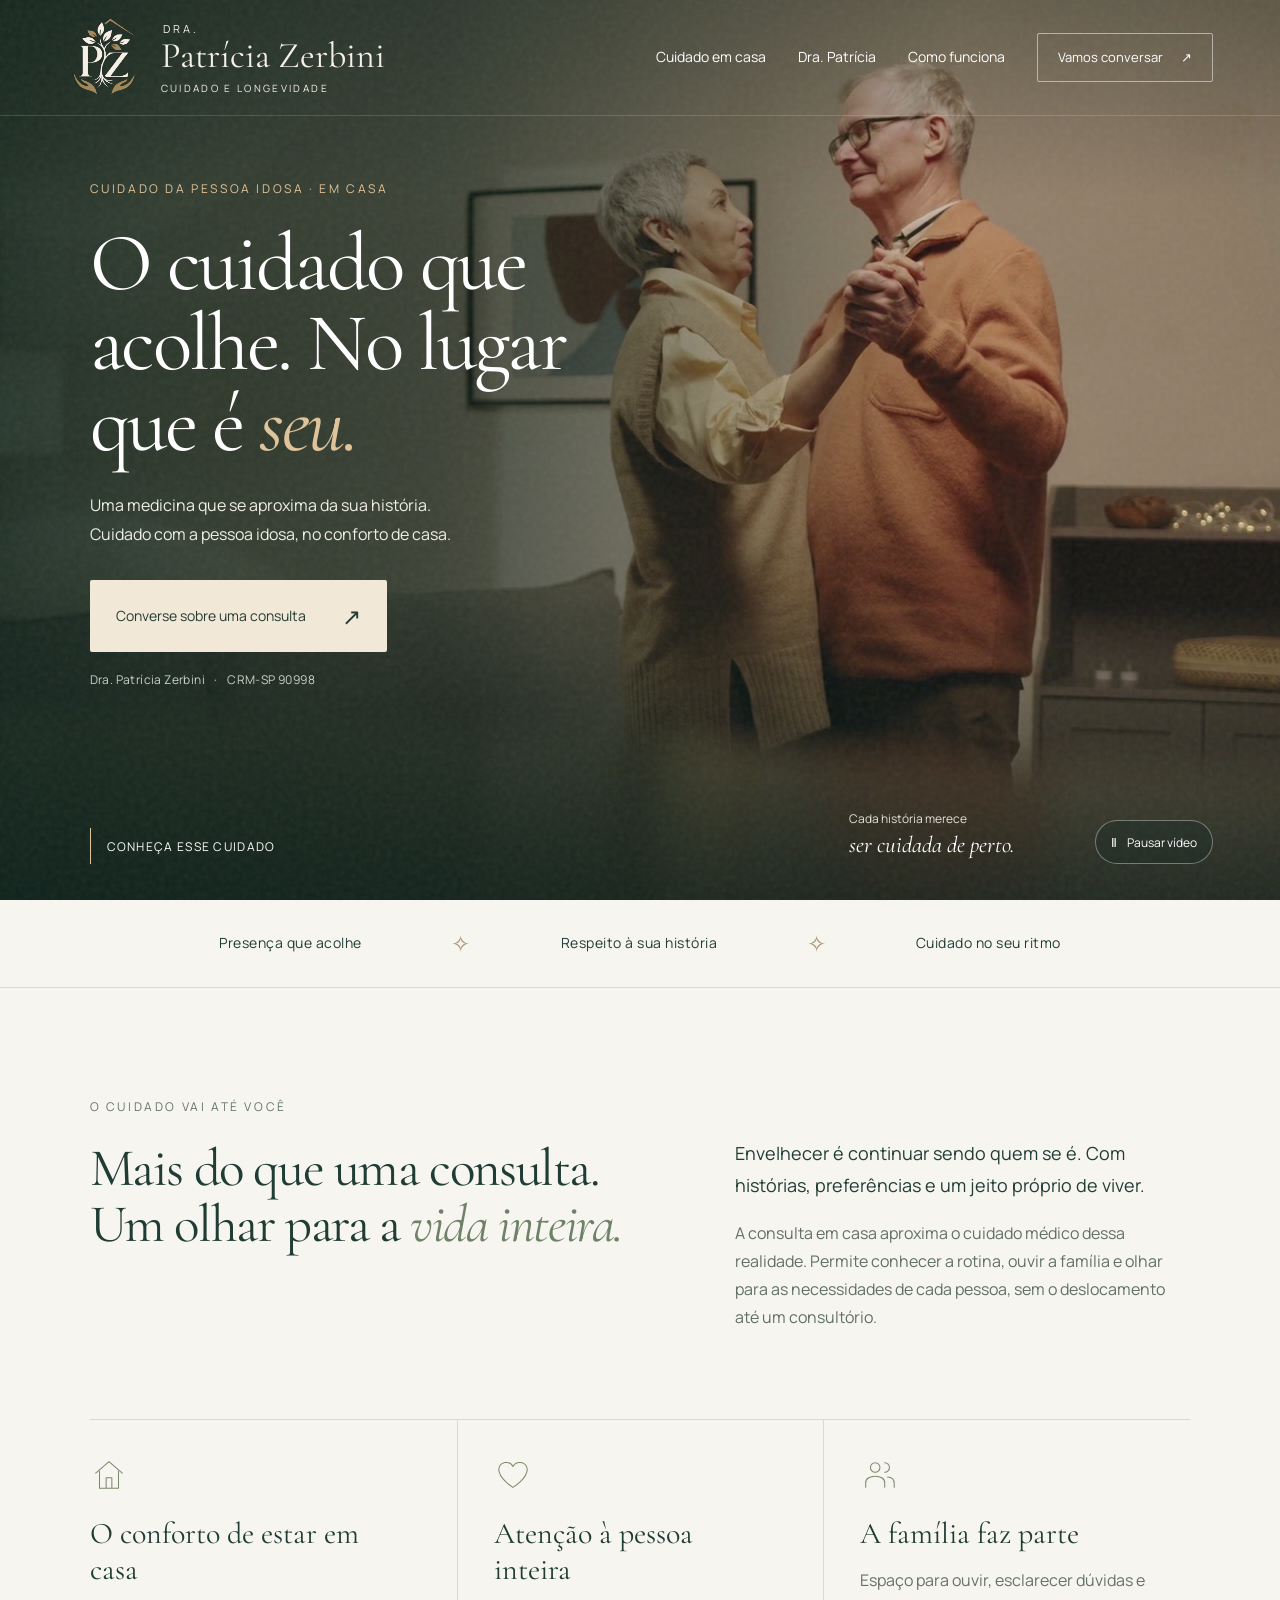
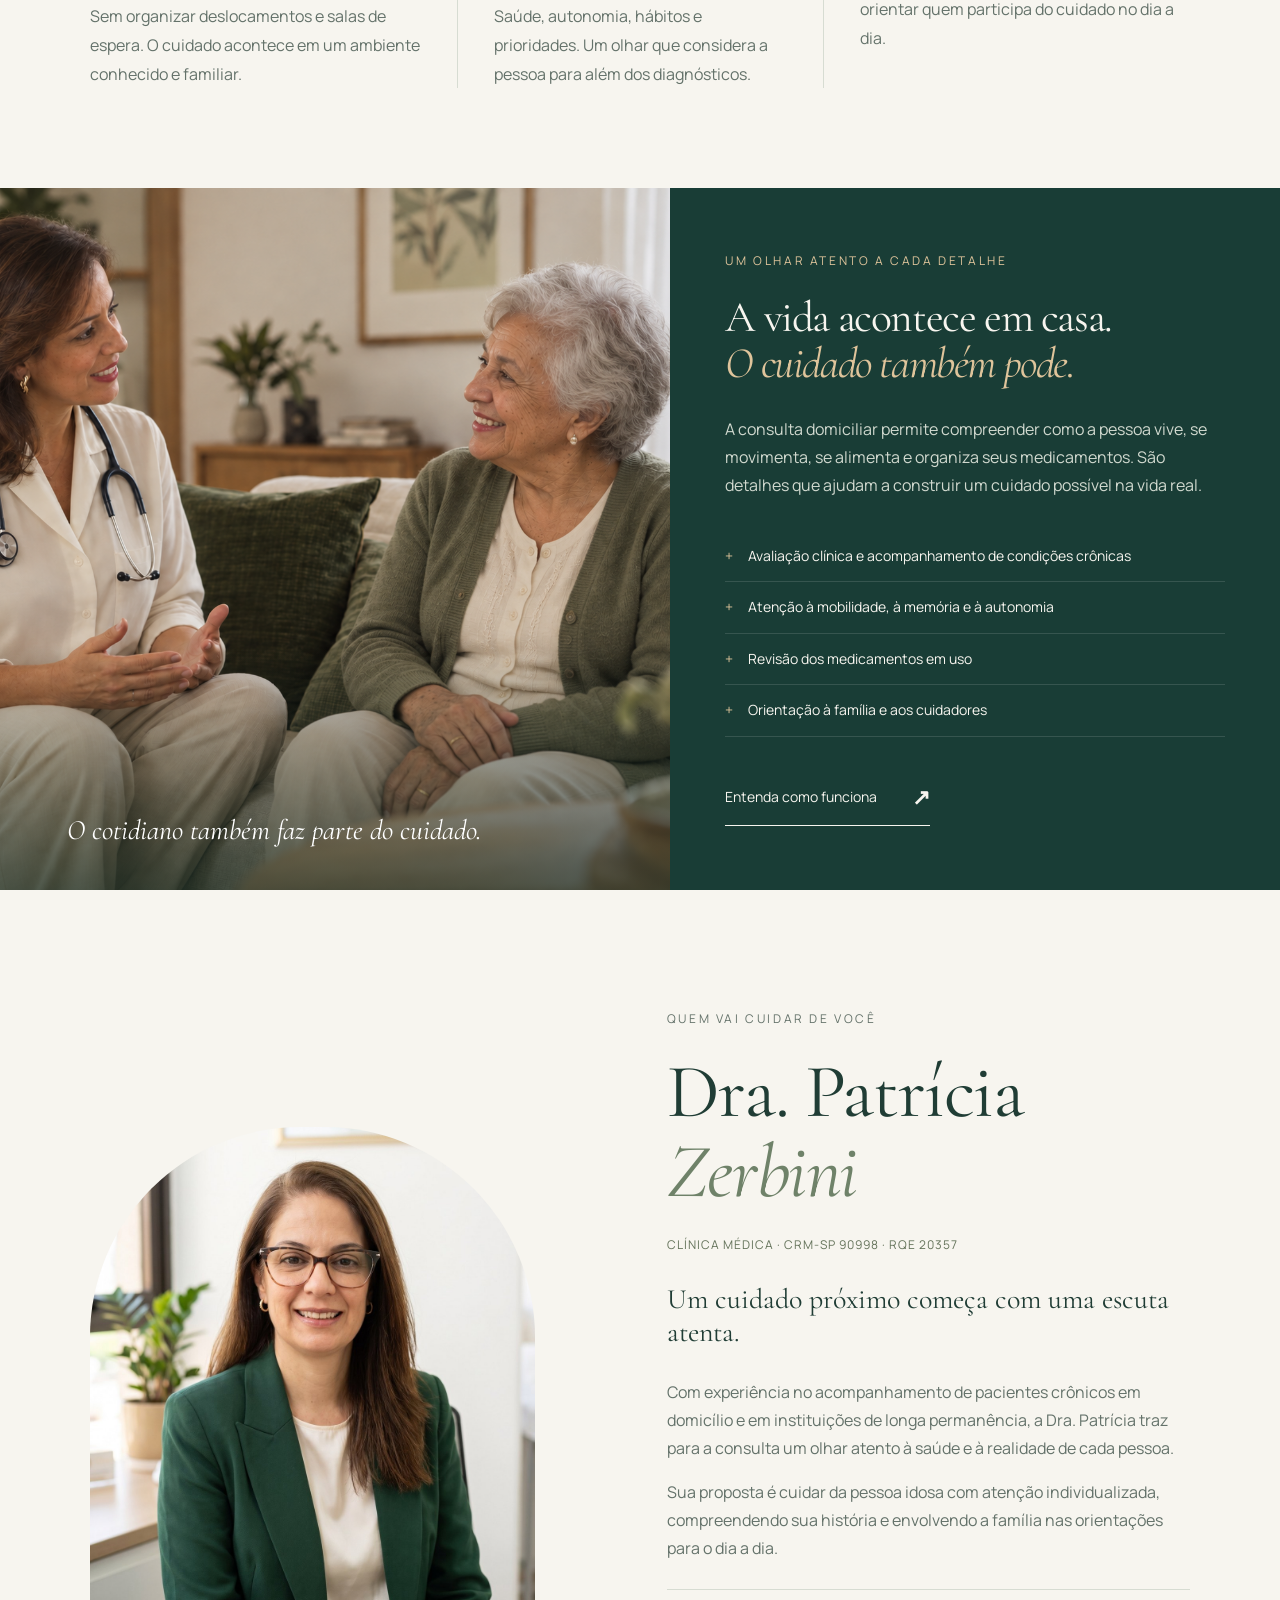
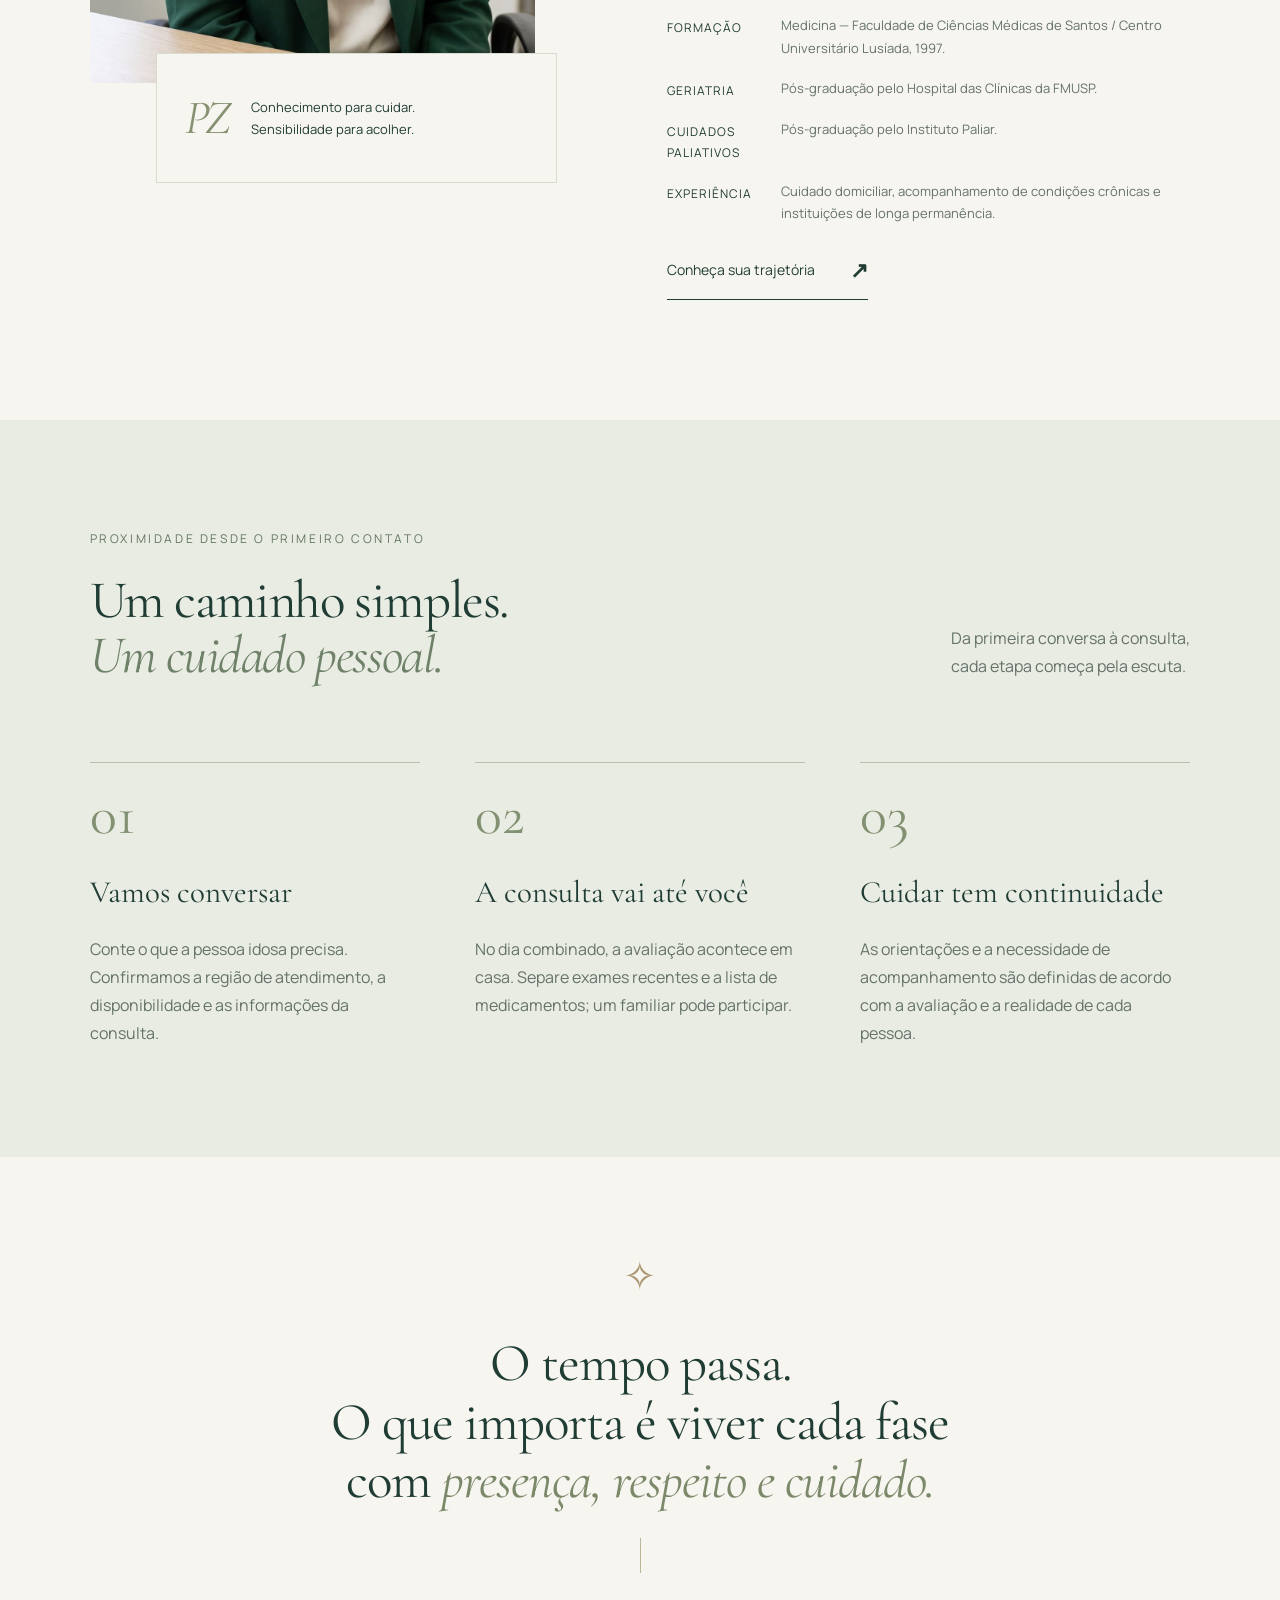
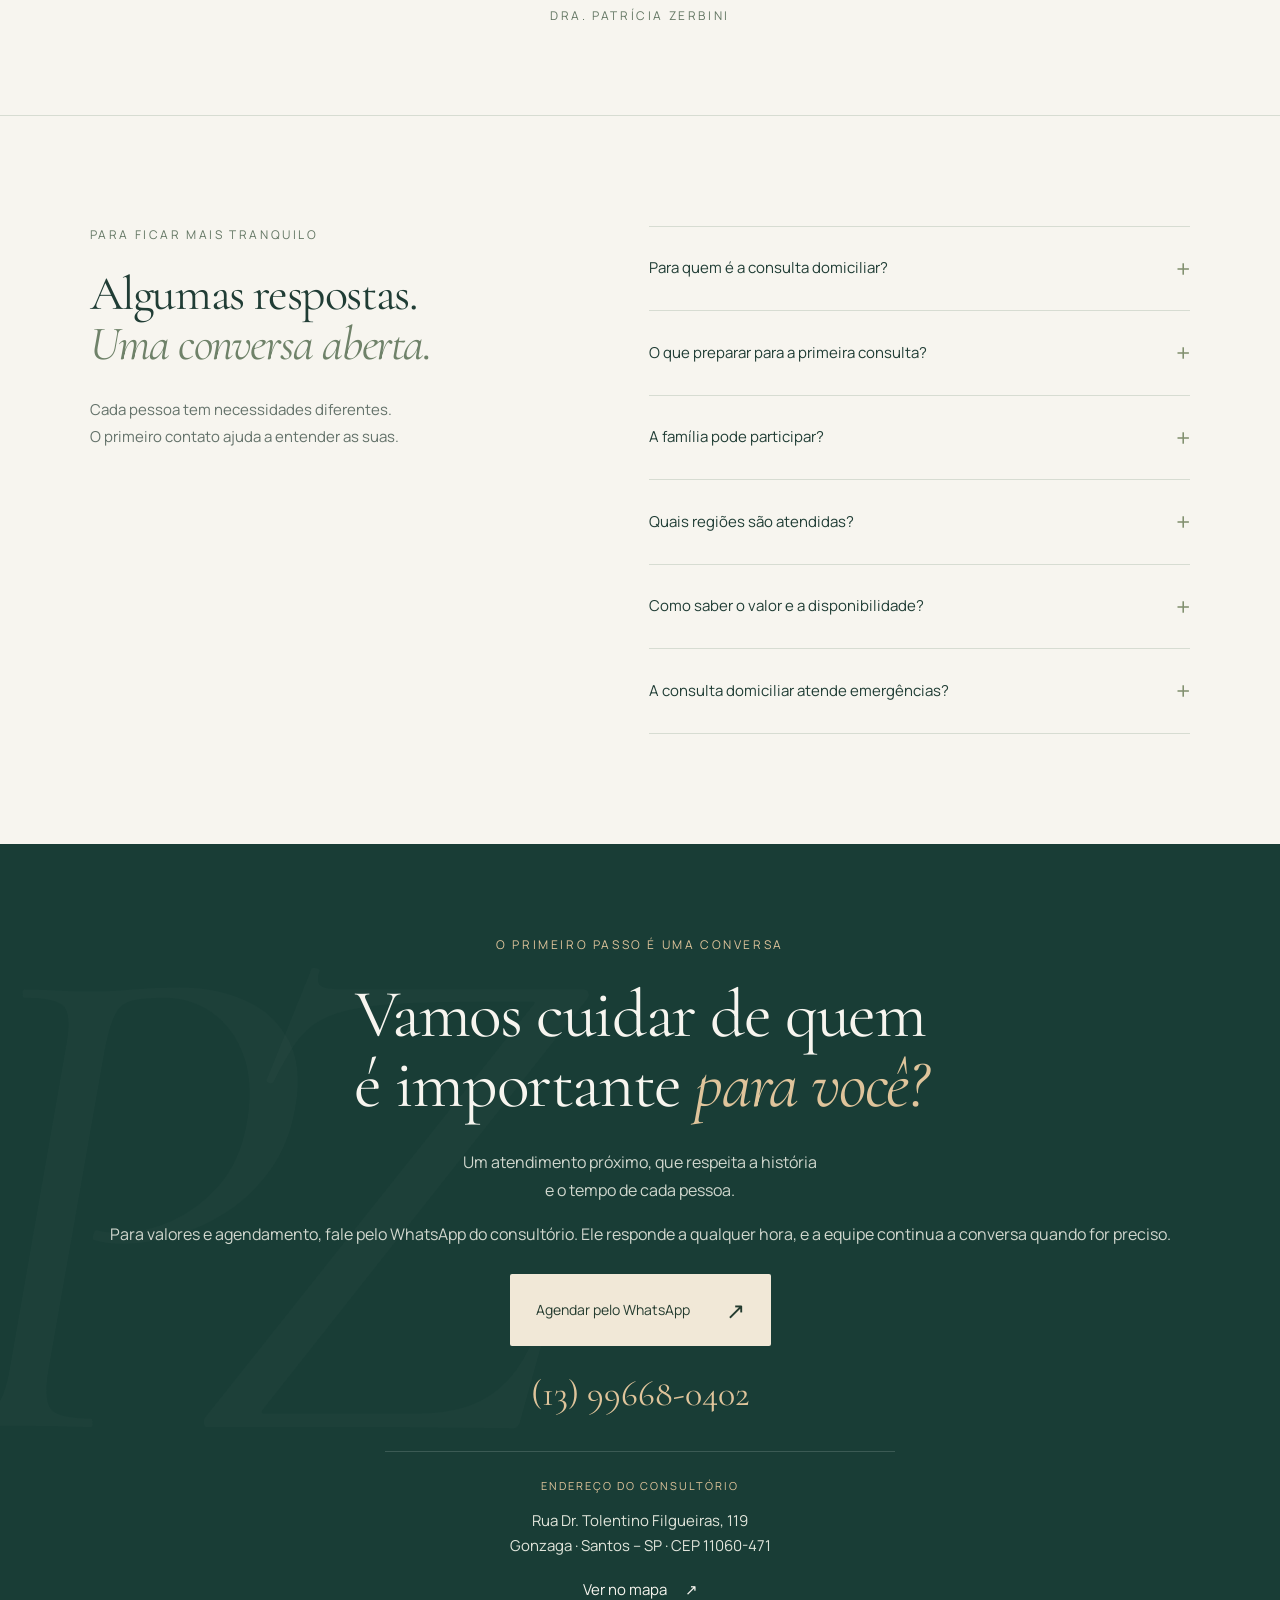
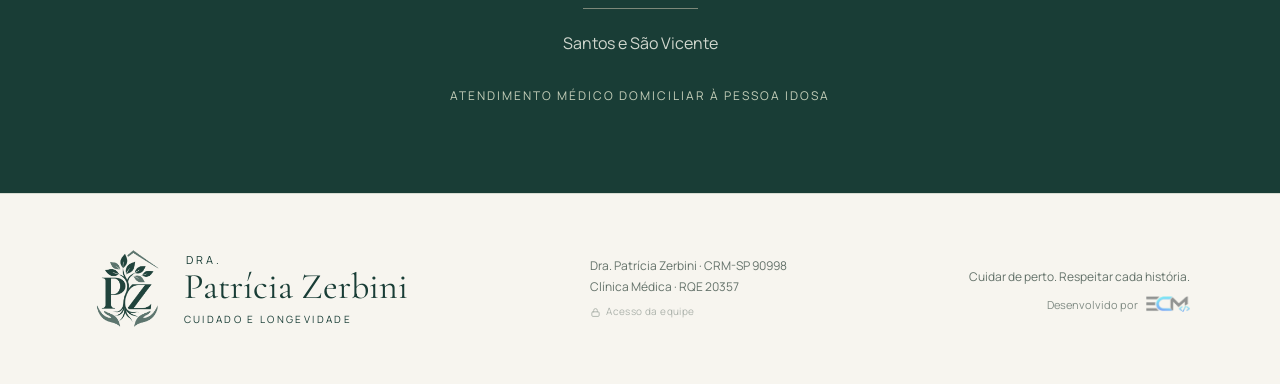
==== index.html @ 63c754c7 "Atualizacao do site 27/09/2026" ====
<!doctype html>
<html lang="pt-BR">
<head>
<meta charset="UTF-8"><meta name="viewport" content="width=device-width, initial-scale=1">
<meta name="google-site-verification" content="bQEb2R4WWOotAtdZYMD9TuKSG2WHA1qg-_XSaW5N_3U">
<meta name="theme-color" content="#193d36">
<title>Dra. Patrícia Zerbini | Cuidado da pessoa idosa em casa</title>
<meta name="description" content="Cuidado médico da pessoa idosa no conforto de casa. Conheça a proposta de atendimento domiciliar da Dra. Patrícia Zerbini, CRM-SP 90998.">
<link rel="icon" type="image/svg+xml" href="data:image/svg+xml,%3Csvg xmlns='http://www.w3.org/2000/svg' viewBox='0 0 64 64'%3E%3Crect width='64' height='64' rx='32' fill='%23193d36'/%3E%3Ctext x='32' y='43' text-anchor='middle' fill='%23e3ca9e' font-family='Georgia' font-size='34'%3EPZ%3C/text%3E%3C/svg%3E">
<link rel="stylesheet" href="styles.css?v=20260924">
</head>
<body>
<a class="skip" href="#conteudo">Pular para o conteúdo</a>
<header class="header" id="header">
<a class="brand brand-approved" href="#inicio" aria-label="Dra. Patrícia Zerbini — início"><img class="brand-emblem" src="assets/logo-patricia-marfim-dourado.png" alt="" width="1122" height="1402"><span class="brand-wordmark"><span class="brand-doctor">DRA.</span><span class="brand-fullname">Patrícia Zerbini</span><span class="brand-tagline">CUIDADO E LONGEVIDADE</span></span></a>
<button class="menu-toggle" aria-label="Abrir menu" aria-expanded="false" aria-controls="navigation"><span></span><span></span></button>
<nav id="navigation" aria-label="Navegação principal"><a href="#cuidado">Cuidado em casa</a><a href="#patricia">Dra. Patrícia</a><a href="#como-funciona">Como funciona</a><a class="nav-contact" href="#contato">Vamos conversar <span aria-hidden="true">↗</span></a></nav>
</header>
<main id="conteudo">
<section class="hero" id="inicio" aria-labelledby="hero-title">
<div class="hero-media"><video id="hero-video" autoplay muted loop playsinline preload="metadata" poster="assets/hero-danca-poster.jpg" aria-hidden="true"><source src="assets/hero-danca.mp4" type="video/mp4"></video></div>
<div class="hero-shade"></div><div class="hero-grain"></div>
<div class="hero-content"><p class="eyebrow light">CUIDADO DA PESSOA IDOSA · EM CASA</p><h1 id="hero-title">O cuidado que<br>acolhe. No lugar<br>que é <em>seu.</em></h1><p class="hero-description">Uma medicina que se aproxima da sua história.<br> Cuidado com a pessoa idosa, no conforto de casa.</p><a class="button button-cream" href="#contato">Converse sobre uma consulta <span aria-hidden="true">↗</span></a><p class="hero-signature">Dra. Patrícia Zerbini <span>·</span> CRM-SP 90998</p></div>
<div class="hero-bottom"><a href="#cuidado" class="discover"><span class="scroll-line"></span> CONHEÇA ESSE CUIDADO</a><p>Cada história merece<br><em>ser cuidada de perto.</em></p><button id="video-toggle" class="video-control" aria-label="Pausar vídeo de fundo"><span id="video-icon" aria-hidden="true">Ⅱ</span><span id="video-label">Pausar vídeo</span></button></div>
</section>
<div class="values-strip"><span>Presença que acolhe</span><i aria-hidden="true">✧</i><span>Respeito à sua história</span><i aria-hidden="true">✧</i><span>Cuidado no seu ritmo</span></div>
<section class="intro section" id="cuidado"><div><p class="eyebrow">O CUIDADO VAI ATÉ VOCÊ</p><h2>Mais do que uma consulta.<br>Um olhar para a <em>vida inteira.</em></h2></div><div class="intro-text"><p>Envelhecer é continuar sendo quem se é. Com histórias, preferências e um jeito próprio de viver.</p><p>A consulta em casa aproxima o cuidado médico dessa realidade. Permite conhecer a rotina, ouvir a família e olhar para as necessidades de cada pessoa, sem o deslocamento até um consultório.</p></div></section>
<section class="benefits section" aria-label="Benefícios do cuidado domiciliar">
<article><span class="line-icon" aria-hidden="true"><svg viewBox="0 0 40 40"><path d="M6 18 20 6l14 12M10 16v18h20V16M17 34V23h6v11"/></svg></span><h3>O conforto de estar em casa</h3><p>Sem organizar deslocamentos e salas de espera. O cuidado acontece em um ambiente conhecido e familiar.</p></article>
<article><span class="line-icon" aria-hidden="true"><svg viewBox="0 0 40 40"><path d="M20 33S5 24 5 14a8 8 0 0 1 15-3 8 8 0 0 1 15 3c0 10-15 19-15 19Z"/></svg></span><h3>Atenção à pessoa inteira</h3><p>Saúde, autonomia, hábitos e prioridades. Um olhar que considera a pessoa para além dos diagnósticos.</p></article>
<article><span class="line-icon" aria-hidden="true"><svg viewBox="0 0 40 40"><circle cx="16" cy="12" r="5"/><path d="M6 33v-5c0-9 20-9 20 0v5M26 7a5 5 0 0 1 0 10M29 22c5 0 7 3 7 7v4"/></svg></span><h3>A família faz parte</h3><p>Espaço para ouvir, esclarecer dúvidas e orientar quem participa do cuidado no dia a dia.</p></article>
</section>
<section class="care-panel">
<div class="care-photo"><img src="assets/patricia-consulta-senhora.png" alt="Cena ilustrativa da Dra. Patrícia conversando com uma senhora em casa" width="1436" height="1095" loading="lazy"><span class="photo-note">O cotidiano também faz parte do cuidado.</span></div>
<div class="care-copy"><p class="eyebrow light">UM OLHAR ATENTO A CADA DETALHE</p><h2>A vida acontece em casa.<br><em>O cuidado também pode.</em></h2><p>A consulta domiciliar permite compreender como a pessoa vive, se movimenta, se alimenta e organiza seus medicamentos. São detalhes que ajudam a construir um cuidado possível na vida real.</p><ul class="care-list"><li>Avaliação clínica e acompanhamento de condições crônicas</li><li>Atenção à mobilidade, à memória e à autonomia</li><li>Revisão dos medicamentos em uso</li><li>Orientação à família e aos cuidadores</li></ul><a class="text-link" href="#como-funciona">Entenda como funciona <span aria-hidden="true">↗</span></a></div>
</section>
<section class="about section" id="patricia">
<div class="portrait-column"><div class="portrait"><img src="assets/dra-patricia-retrato-2026.jpg" alt="Dra. Patrícia Zerbini" width="1120" height="1400" loading="lazy"></div><div class="portrait-caption"><span>PZ</span><p>Conhecimento para cuidar.<br>Sensibilidade para acolher.</p></div></div>
<div class="about-copy"><p class="eyebrow">QUEM VAI CUIDAR DE VOCÊ</p><h2>Dra. Patrícia<br><em>Zerbini</em></h2><p class="doctor-register">CLÍNICA MÉDICA · CRM-SP 90998 · RQE 20357</p><p class="lead">Um cuidado próximo começa com uma escuta atenta.</p><p>Com experiência no acompanhamento de pacientes crônicos em domicílio e em instituições de longa permanência, a Dra. Patrícia traz para a consulta um olhar atento à saúde e à realidade de cada pessoa.</p><p>Sua proposta é cuidar da pessoa idosa com atenção individualizada, compreendendo sua história e envolvendo a família nas orientações para o dia a dia.</p><div class="credentials"><div><span>FORMAÇÃO</span><p>Medicina — Faculdade de Ciências Médicas de Santos / Centro Universitário Lusíada, 1997.</p></div><div><span>GERIATRIA</span><p>Pós-graduação pelo Hospital das Clínicas da FMUSP.</p></div><div><span>CUIDADOS PALIATIVOS</span><p>Pós-graduação pelo Instituto Paliar.</p></div><div><span>EXPERIÊNCIA</span><p>Cuidado domiciliar, acompanhamento de condições crônicas e instituições de longa permanência.</p></div></div><a class="text-link" href="https://www.linkedin.com/in/patricia-zerbini-33abb6142/" target="_blank" rel="noopener noreferrer">Conheça sua trajetória <span aria-hidden="true">↗</span></a></div>
</section>
<section class="steps-section" id="como-funciona"><div class="section"><div class="steps-heading"><div><p class="eyebrow">PROXIMIDADE DESDE O PRIMEIRO CONTATO</p><h2>Um caminho simples.<br><em>Um cuidado pessoal.</em></h2></div><p>Da primeira conversa à consulta,<br>cada etapa começa pela escuta.</p></div><ol class="steps"><li><span class="step-number">01</span><h3>Vamos conversar</h3><p>Conte o que a pessoa idosa precisa. Confirmamos a região de atendimento, a disponibilidade e as informações da consulta.</p></li><li><span class="step-number">02</span><h3>A consulta vai até você</h3><p>No dia combinado, a avaliação acontece em casa. Separe exames recentes e a lista de medicamentos; um familiar pode participar.</p></li><li><span class="step-number">03</span><h3>Cuidar tem continuidade</h3><p>As orientações e a necessidade de acompanhamento são definidas de acordo com a avaliação e a realidade de cada pessoa.</p></li></ol></div></section>
<section class="manifesto section"><span class="manifesto-star" aria-hidden="true">✧</span><p>O tempo passa.<br>O que importa é viver cada fase<br>com <em>presença, respeito e cuidado.</em></p><span class="manifesto-line"></span><span class="eyebrow">DRA. PATRÍCIA ZERBINI</span></section>
<section class="faq section" id="duvidas"><div><p class="eyebrow">PARA FICAR MAIS TRANQUILO</p><h2>Algumas respostas.<br><em>Uma conversa aberta.</em></h2><p>Cada pessoa tem necessidades diferentes.<br>O primeiro contato ajuda a entender as suas.</p></div><div class="faq-list"><details><summary>Para quem é a consulta domiciliar?<span aria-hidden="true">+</span></summary><p>Para pessoas idosas que desejam receber cuidado médico em casa, inclusive quando o deslocamento é difícil ou a família busca uma avaliação mais próxima da rotina. A adequação do atendimento é conversada antes do agendamento.</p></details><details><summary>O que preparar para a primeira consulta?<span aria-hidden="true">+</span></summary><p>Separe exames recentes, receitas e a lista dos medicamentos em uso. Anote as principais dúvidas e mudanças percebidas na rotina. Se possível e com a concordância da pessoa atendida, um familiar ou cuidador pode acompanhar.</p></details><details><summary>A família pode participar?<span aria-hidden="true">+</span></summary><p>Sim. A participação de familiares e cuidadores pode ajudar a compreender a rotina e as necessidades, sempre respeitando a vontade, a privacidade e a autonomia da pessoa atendida.</p></details><details><summary>Quais regiões são atendidas?<span aria-hidden="true">+</span></summary><p id="region-answer">Atendimento em Santos e São Vicente. Em outras cidades a visita também é possível, com acréscimo no valor. Consulte a disponibilidade para o seu endereço antes de agendar.</p></details><details><summary>Como saber o valor e a disponibilidade?<span aria-hidden="true">+</span></summary><p>Pelo WhatsApp do consultório, (13) 99668-0402, você vê os valores e pede o agendamento a qualquer hora. Se precisar, é só pedir para falar com a equipe na mesma conversa. Formas de pagamento e horários são confirmados antes da consulta.</p></details><details><summary>A consulta domiciliar atende emergências?<span aria-hidden="true">+</span></summary><p>Não. A consulta domiciliar é um atendimento programado. Em uma emergência, procure o serviço de urgência da sua região ou ligue para o SAMU, pelo 192.</p></details></div></section>
<section class="contact" id="contato"><div class="contact-watermark" aria-hidden="true">PZ</div><div class="contact-content"><p class="eyebrow light">O PRIMEIRO PASSO É UMA CONVERSA</p><h2>Vamos cuidar de quem<br>é importante <em>para você?</em></h2><p>Um atendimento próximo, que respeita a história<br> e o tempo de cada pessoa.</p><p class="contact-guidance">Para valores e agendamento, fale pelo WhatsApp do consultório. Ele responde a qualquer hora, e a equipe continua a conversa quando for preciso.</p><div class="contact-actions"><a class="button button-cream" id="schedule-link" href="https://wa.me/5513996680402?text=Ol%C3%A1%21%20Gostaria%20de%20informa%C3%A7%C3%B5es%20sobre%20uma%20consulta%20com%20a%20Dra.%20Patr%C3%ADcia%20Zerbini." target="_blank" rel="noopener noreferrer">Agendar pelo WhatsApp <span aria-hidden="true">↗</span></a></div><a class="contact-phone" id="contact-phone" href="https://wa.me/5513996680402" target="_blank" rel="noopener noreferrer">(13) 99668-0402</a><address class="office-address"><span class="office-label">ENDEREÇO DO CONSULTÓRIO</span><span>Rua Dr. Tolentino Filgueiras, 119<br>Gonzaga · Santos – SP · CEP 11060-471</span><a class="office-map" href="https://www.google.com/maps/search/?api=1&amp;query=Rua%20Dr.%20Tolentino%20Filgueiras%2C%20119%2C%20Gonzaga%2C%20Santos%20SP%2C%2011060-471" target="_blank" rel="noopener noreferrer">Ver no mapa <span aria-hidden="true">↗</span></a></address><p class="contact-region" id="contact-region" hidden></p><span class="contact-caption">ATENDIMENTO MÉDICO DOMICILIAR À PESSOA IDOSA</span></div></section>
</main>
<footer class="footer"><a class="brand brand-approved" href="#inicio" aria-label="Dra. Patrícia Zerbini — voltar ao início"><span class="brand-emblem" aria-hidden="true"></span><span class="brand-wordmark"><span class="brand-doctor">DRA.</span><span class="brand-fullname">Patrícia Zerbini</span><span class="brand-tagline">CUIDADO E LONGEVIDADE</span></span></a><div class="footer-id"><p>Dra. Patrícia Zerbini · CRM-SP 90998<br>Clínica Médica · RQE 20357</p><a class="equipe" href="https://drapatriciazerbini.com.br/sistema-consultorio/" rel="nofollow" aria-label="Acesso da equipe ao sistema do consultório"><svg width="11" height="11" viewBox="0 0 24 24" fill="none" stroke="currentColor" stroke-width="2" stroke-linecap="round" stroke-linejoin="round" aria-hidden="true"><rect x="4" y="10.5" width="16" height="10" rx="2.5"/><path d="M8 10.5V7.5a4 4 0 0 1 8 0v3"/></svg>Acesso da equipe</a></div><p class="footer-closing">Cuidar de perto. Respeitar cada história.<span class="autoria"><span>Desenvolvido por</span><a href="mailto:eduaoe@gmail.com?subject=Site%20da%20Dra.%20Patr%C3%ADcia%20Zerbini" aria-label="Eduardo Chaves Marques, desenvolvedor do site"><img src="assets/logo-ecm.png" alt="ECM - Eduardo Chaves Marques, desenvolvedor" width="44" height="16"></a></span></p></footer>
<script src="site-config.js?v=20260924"></script><script src="script.js?v=20260924"></script>
</body></html>
---- styles.css ----
@font-face{font-family:Manrope;src:url('assets/manrope.ttf') format('truetype');font-weight:200 800;font-display:swap}@font-face{font-family:Editorial;src:url('assets/cormorant.ttf') format('truetype');font-weight:300 700;font-display:swap}@font-face{font-family:Editorial;src:url('assets/cormorant-italic.ttf') format('truetype');font-weight:300 700;font-style:italic;font-display:swap}
:root{--green:#193d36;--ink:#203d35;--paper:#f7f5ef;--gold:#dfc49b;--muted:#64726a;--line:#d7dcd2;--serif:Editorial,Georgia,serif;--sans:Manrope,Arial,sans-serif}*{box-sizing:border-box}html{scroll-behavior:smooth;scroll-padding-top:100px}body{margin:0;background:var(--paper);color:var(--ink);font-family:var(--sans);font-size:16px;line-height:1.75}a{color:inherit;text-decoration:none}button{font:inherit;cursor:pointer}button,a{-webkit-tap-highlight-color:transparent}button:focus-visible,a:focus-visible,summary:focus-visible{outline:3px solid #b29058;outline-offset:6px}::selection{background:var(--gold);color:var(--green)}.skip{position:fixed;top:-100px;left:20px;z-index:100;background:white;padding:12px}.skip:focus{top:15px}.header{position:absolute;top:0;left:0;width:100%;height:116px;padding:0 5.2%;display:flex;align-items:center;justify-content:space-between;color:#fff;z-index:20;border-bottom:1px solid #ffffff26}.brand{display:flex;align-items:center;gap:17px}.monogram{font-family:Georgia,serif;font-size:39px;line-height:1;letter-spacing:-9px;padding-right:9px;width:64px;height:64px;display:flex;align-items:center;justify-content:center;border:1px solid currentColor;border-radius:50%}.monogram span{font-style:italic;transform:translateY(5px)}.brand-name{font-family:var(--serif);font-size:29px;font-weight:500;line-height:1.2}.brand-name small{display:block;font-family:var(--sans);font-size:9px;letter-spacing:1.9px;margin-top:7px}.header nav{display:flex;align-items:center;gap:32px;font-size:13px}.header nav a{padding:8px 0}.header nav a:hover{color:var(--gold)}.nav-contact{border:1px solid #ffffff80;border-radius:2px;padding:12px 20px!important}.nav-contact span{margin-left:15px}.menu-toggle{display:none}.hero{min-height:830px;height:100svh;max-height:1180px;position:relative;overflow:hidden;color:#fff;background:#283c2b}.hero-media,.hero-media video,.hero-shade,.hero-grain{position:absolute;inset:0;width:100%;height:100%}.hero-media video{object-fit:cover;object-position:center}.hero-shade{background:linear-gradient(90deg,rgba(10,31,25,.87) 0%,rgba(10,31,25,.67) 34%,rgba(10,31,25,.12) 75%),linear-gradient(0deg,rgba(10,27,22,.75),transparent 35%,transparent 78%,rgba(10,27,22,.3))}.hero-grain{opacity:.07;background-image:url("data:image/svg+xml,%3Csvg viewBox='0 0 180 180' xmlns='http://www.w3.org/2000/svg'%3E%3Cfilter id='noise'%3E%3CfeTurbulence type='fractalNoise' baseFrequency='.84' numOctaves='3' stitchTiles='stitch'/%3E%3C/filter%3E%3Cpath fill='%23fff' filter='url(%23noise)' d='M0 0h180v180H0z'/%3E%3C/svg%3E");pointer-events:none}.hero-content{position:relative;padding:190px 7% 140px;max-width:850px}.eyebrow{font-size:12px;font-weight:600;letter-spacing:2.6px;line-height:1.5;margin:0 0 25px;color:#637663}.eyebrow.light{color:var(--gold)}h1,h2,h3,p{margin-top:0}h1,h2,h3{font-family:var(--serif);font-weight:400}h1{font-size:clamp(66px,6.4vw,100px);line-height:.98;letter-spacing:-2.4px;margin-bottom:27px}em{font-family:var(--serif);font-weight:400}h1 em{color:var(--gold)}.hero-description{font-size:16px;line-height:1.85;color:#f0f0e5;margin-bottom:30px}.button{display:inline-flex;align-items:center;justify-content:space-between;gap:36px;min-height:57px;padding:15px 25px;border:1px solid transparent;font-size:14px;font-weight:600;border-radius:2px;transition:background .2s,transform .2s}.button:hover{transform:translateY(-2px)}.button-cream{background:#f1e8d7;color:#243b2f}.button-cream:hover{background:#fff6e5}.button span{font-size:23px;font-weight:400}.hero-signature{font-size:12px;color:#cbd2c9;letter-spacing:.4px;margin:17px 0 0}.hero-signature span{padding:0 7px}.hero-bottom{position:absolute;left:7%;right:5.2%;bottom:36px;display:flex;align-items:end;justify-content:space-between;gap:30px}.discover{display:flex;align-items:center;gap:16px;font-size:10px;letter-spacing:2px}.scroll-line{height:36px;width:1px;background:var(--gold)}.hero-bottom p{margin:0 50px 0 auto;font-size:12px;line-height:1.55;color:#e1e4da}.hero-bottom p em{font-size:23px;color:#fff}.video-control{border:1px solid #ffffff5c;background:#142c284a;color:#fff;border-radius:50px;display:flex;align-items:center;gap:10px;font-size:11px;padding:9px 15px;min-height:44px}.values-strip{display:flex;align-items:center;justify-content:center;gap:7%;min-height:88px;border-bottom:1px solid var(--line);font-size:13px;letter-spacing:.5px}.values-strip i{font-size:23px;font-style:normal;color:#aa956e}.section{padding:110px 7%;max-width:1600px;margin:auto}h2{font-size:clamp(42px,4.15vw,65px);line-height:1.05;letter-spacing:-1.4px;margin-bottom:28px}h2 em{color:#6f8269}.intro{display:grid;grid-template-columns:1.2fr 1fr;gap:9%;padding-bottom:72px}.intro-text{padding-top:40px;color:#617064;font-size:15px}.intro-text p:first-child{color:var(--ink);font-size:18px}.footer{padding:46px 7%;display:flex;align-items:center;justify-content:space-between;gap:30px;border-top:1px solid var(--line);font-size:12px}.footer p{margin:0;color:var(--muted)}.footer .brand-name{font-size:25px}.footer .monogram{width:52px;height:52px;font-size:32px}.footer small{font-size:8px}
@media(min-width:1600px){.hero-content{padding-top:220px}}@media(max-width:1050px){.header nav{gap:18px}.header{padding:0 5%}.brand-name{font-size:25px}.brand-name small{font-size:8px;letter-spacing:1.4px}.monogram{width:53px;height:53px;font-size:33px}.hero-content{padding-left:6%;padding-top:190px}.hero{min-height:800px}.hero-bottom{left:6%}.intro{gap:5%}.footer{flex-wrap:wrap}.section{padding:80px 6%}.header nav{font-size:12px}}
@media(max-width:760px){html{scroll-padding-top:20px}.header{height:94px;padding:0 6%}.brand{gap:12px}.brand-name{font-size:25px}.brand-name small{font-size:7px;letter-spacing:1.3px}.monogram{width:47px;height:47px;font-size:30px}.menu-toggle{display:flex;flex-direction:column;justify-content:center;gap:6px;background:transparent;border:0;color:white;width:44px;height:44px}.menu-toggle span{display:block;width:24px;height:1px;background:currentColor}.header nav{display:none;position:absolute;top:94px;left:0;right:0;background:var(--green);padding:22px 6%;align-items:stretch;gap:10px;font-size:16px}.header nav.is-open{display:flex;flex-direction:column}.nav-contact{margin-top:4px}.hero{height:92svh;min-height:760px;max-height:none}.hero-media video{object-position:65% center}.hero-shade{background:linear-gradient(90deg,#0b211be0,#0b211b44),linear-gradient(0deg,#0b211bbd,transparent 55%)}.hero-content{padding:166px 7% 130px}h1{font-size:clamp(57px,11.8vw,87px);letter-spacing:-1.6px}.hero .eyebrow{font-size:10px;letter-spacing:1.65px;margin-bottom:27px}.hero-description{font-size:14px;max-width:320px}.hero-description br{display:none}.button{font-size:13px;padding:14px 20px;gap:22px}.hero-bottom{left:7%;right:7%;bottom:28px}.hero-bottom p{display:none}.discover{font-size:9px;letter-spacing:1.2px}.video-control{font-size:10px;padding:8px 12px}.values-strip{padding:23px 6%;gap:12px;justify-content:space-between;font-size:10px;line-height:1.5;text-align:center;min-height:75px}.values-strip i{font-size:15px}.section{padding:65px 7%}.intro{grid-template-columns:1fr;gap:0;padding-bottom:30px}.intro-text{padding-top:6px}.intro-text p{font-size:16px}h2{font-size:43px}.eyebrow{font-size:10px;letter-spacing:2px}.footer{padding:35px 7%;display:grid;gap:20px}.footer p{font-size:11px}}@media(prefers-reduced-motion:reduce){html{scroll-behavior:auto}*,*::before,*::after{animation:none!important;transition:none!important}}

/* Conteúdo e composição editorial */
[hidden]{display:none!important}.benefits{display:grid;grid-template-columns:repeat(3,1fr);gap:0;padding-top:0;padding-bottom:100px}.benefits article{padding:36px 36px 0;border-top:1px solid var(--line)}.benefits article:first-child{padding-left:0}.benefits article:last-child{padding-right:0}.benefits article+article{border-left:1px solid var(--line)}.line-icon{display:block;width:38px;height:38px;color:#7c8a6b;margin-bottom:22px}.line-icon svg{width:100%;height:100%;fill:none;stroke:currentColor;stroke-width:1.1;stroke-linecap:round;stroke-linejoin:round}.benefits h3{font-size:30px;line-height:1.2;max-width:270px;margin-bottom:14px}.benefits p{font-size:16px;line-height:1.8;color:var(--muted);margin-bottom:0}.care-panel{display:grid;grid-template-columns:1fr 1fr;background:var(--green);color:var(--paper);min-height:720px}.care-photo{position:relative;overflow:hidden;min-height:500px}.care-photo img{width:100%;height:100%;position:absolute;object-fit:cover;object-position:82% center;filter:sepia(.16)}.care-photo::after{content:'';position:absolute;inset:65% 0 0;background:linear-gradient(transparent,#172d24ab)}.photo-note{position:absolute;bottom:35px;left:10%;right:10%;z-index:1;font-family:var(--serif);font-size:28px;font-style:italic;color:white}.care-copy{padding:82px 12% 78px 11%}.care-copy h2{font-size:49px}.care-copy h2 em{color:var(--gold)}.care-copy>p:not(.eyebrow){font-size:16px;color:#d1d9cf}.care-list{list-style:none;padding:0;margin:32px 0}.care-list li{padding:13px 0 13px 23px;border-bottom:1px solid #ffffff20;font-size:14px;position:relative}.care-list li::before{content:'+';position:absolute;left:0;color:var(--gold)}.text-link{display:inline-flex;gap:35px;align-items:center;font-size:14px;font-weight:600;padding:9px 0;border-bottom:1px solid currentColor}.text-link span{font-size:22px}.text-link:hover{opacity:.7}.about{display:grid;grid-template-columns:.85fr 1fr;gap:12%;align-items:center;padding-top:120px;padding-bottom:120px}.portrait-column{position:relative;max-width:500px}.portrait{aspect-ratio:4/5;overflow:hidden;background:#c5c6b6;border-radius:210px 210px 2px 2px}.portrait img{width:100%;height:100%;object-fit:cover;object-position:center 28%;transform:scale(1.35);transform-origin:50% 29%;filter:saturate(.7)}.portrait-caption{background:var(--paper);position:relative;margin:-30px -22px 0 15%;border:1px solid var(--line);padding:22px 28px;display:flex;align-items:center;gap:24px}.portrait-caption>span{font-family:var(--serif);font-size:48px;font-style:italic;color:#859171;letter-spacing:-4px}.portrait-caption p{margin:0;font-size:13px;line-height:1.7}.about-copy>p{font-size:16px;color:var(--muted)}.about-copy .eyebrow{font-size:12px}.about-copy .doctor-register{font-size:12px;color:#64735a;letter-spacing:1px;margin-top:-5px;margin-bottom:28px}.about-copy .lead{font-family:var(--serif);font-size:28px;line-height:1.2;color:var(--ink)}.about-copy h2{font-size:76px;margin-bottom:26px}.credentials{border-top:1px solid var(--line);margin-top:27px;padding-top:24px}.credentials>div{display:grid;grid-template-columns:100px 1fr;gap:14px;margin-bottom:17px}.credentials span{font-size:11px;font-weight:600;letter-spacing:1px;padding-top:3px}.credentials p{font-size:13px;color:var(--muted);margin:0}.steps-section{background:#e9ece3}.steps-heading{display:flex;justify-content:space-between;align-items:end;gap:50px;margin-bottom:50px}.steps-heading>p{font-size:16px;color:var(--muted);margin-bottom:32px}.steps{display:grid;grid-template-columns:repeat(3,1fr);gap:5%;list-style:none;margin:0;padding:0}.steps li{border-top:1px solid #b7c0ae;padding-top:24px}.step-number{font-family:var(--serif);font-size:56px;color:#819171;line-height:1}.steps h3{font-size:31px;margin:22px 0 16px}.steps p{font-size:16px;color:var(--muted);margin:0}.manifesto{text-align:center;padding-top:83px;padding-bottom:87px}.manifesto-star{color:#a99773;font-size:40px}.manifesto>p{font-family:var(--serif);font-size:clamp(38px,4.15vw,64px);line-height:1.1;margin:24px 0 28px;letter-spacing:-1px}.manifesto>p em{color:#7b896a}.manifesto-line{width:1px;height:35px;background:#bcb698;display:block;margin:0 auto 27px}.manifesto>.eyebrow{font-size:11px}.faq{display:grid;grid-template-columns:.85fr 1fr;gap:9%;border-top:1px solid var(--line)}.faq h2{font-size:48px}.faq>div>p:not(.eyebrow){font-size:15px;color:var(--muted)}details{border-bottom:1px solid var(--line)}details:first-child{border-top:1px solid var(--line)}summary{list-style:none;cursor:pointer;display:flex;justify-content:space-between;gap:22px;align-items:center;padding:23px 0;font-size:15px;line-height:1.5}summary::-webkit-details-marker{display:none}summary>span{font-size:25px;font-weight:300;color:#829170;transition:transform .2s}details[open] summary>span{transform:rotate(45deg)}details>p{font-size:15px;color:var(--muted);padding:0 24px 22px 0;margin:0}.contact{position:relative;background:#193d36;overflow:hidden;color:var(--paper);padding:92px 7% 87px;text-align:center}.contact-content{position:relative;z-index:1}.contact h2{font-size:clamp(48px,5.3vw,80px);line-height:1.04}.contact h2 em{color:var(--gold)}.contact-content>p:not(.eyebrow){color:#d1d7ce;font-size:16px}.contact-watermark{position:absolute;font-family:var(--serif);font-size:700px;line-height:.8;left:-60px;top:80px;color:#ffffff04;letter-spacing:-100px;font-style:italic}.contact-caption{display:block;font-size:10px;letter-spacing:2px;margin-top:28px;color:#c4ceb9}.contact-status{display:inline-block;padding:14px 24px;border:1px solid #d9c09861;margin-top:10px}.contact-region{margin-top:20px}.footer .brand-name small{letter-spacing:1.4px}.header nav{font-size:14px}.nav-contact{font-size:13px}.values-strip{font-size:14px}.intro-text{font-size:16px}.video-control{font-size:12px}.discover{font-size:12px;letter-spacing:1.3px}.contact-caption,.credentials span,.manifesto>.eyebrow{font-size:12px}.footer p{font-size:12px}
@media(min-width:1600px){.care-copy{padding:100px 15% 100px 12%}}
@media(max-width:1050px){.header nav{font-size:12px;gap:18px}.nav-contact{font-size:12px}.care-copy{padding:60px 9%}.care-copy h2{font-size:42px}.about{gap:7%}.about-copy h2{font-size:65px}.benefits article{padding:30px 25px 0}.benefits h3{font-size:27px}.faq{gap:6%}.faq h2{font-size:43px}.portrait-caption{padding:20px;gap:15px}}
@media(max-width:760px){.header nav{font-size:16px}.nav-contact{font-size:14px}.benefits{grid-template-columns:1fr;padding-top:0;padding-bottom:65px;gap:25px}.benefits article,.benefits article:first-child,.benefits article:last-child{padding:25px 0 0;border-left:0}.benefits h3{max-width:none;font-size:29px}.line-icon{margin-bottom:15px}.values-strip{font-size:12px;gap:9px}.values-strip i{display:none}.discover{font-size:10px;letter-spacing:.5px}.care-panel{grid-template-columns:1fr}.care-photo{height:380px;min-height:0}.care-copy{padding:50px 7% 58px}.care-copy h2{font-size:43px}.care-list li{font-size:15px}.photo-note{font-size:25px;left:7%}.about{grid-template-columns:1fr;padding-top:70px;padding-bottom:70px;gap:55px}.portrait-column{width:85%;margin:auto;max-width:360px}.portrait-caption{margin-right:-15px;gap:20px;padding:15px 20px}.about-copy h2{font-size:63px}.credentials>div{grid-template-columns:90px 1fr}.steps-heading{display:block;margin-bottom:30px}.steps-heading>p br{display:none}.steps{grid-template-columns:1fr;gap:35px}.steps h3{margin-top:15px}.step-number{font-size:46px}.manifesto{padding:60px 6%}.manifesto>p{font-size:37px;letter-spacing:-.6px}.faq{grid-template-columns:1fr;gap:24px}.faq h2{font-size:43px}.faq>div>p:not(.eyebrow){font-size:16px}.faq summary,.faq details>p{font-size:16px}.contact{padding:66px 7%}.contact h2{font-size:46px}.contact-caption{font-size:10px;letter-spacing:1.3px}.contact-content>p br{display:none}.eyebrow,.hero .eyebrow{font-size:12px;letter-spacing:1.5px}.hero .eyebrow{max-width:320px}.contact .eyebrow{font-size:11px}.hero-description{font-size:16px}.hero-signature{font-size:12px}.hero{min-height:790px}.button{font-size:14px}.portrait-caption p{font-size:12px}}
@media(max-width:360px){.brand-name{font-size:22px}.brand-name small{font-size:6px}.hero-content{padding-top:155px}.hero h1{font-size:54px}.hero-bottom{gap:10px}.video-control{font-size:11px}.discover{font-size:9px}.hero{min-height:820px}.button{font-size:13px;gap:15px}}
/* Mantém o casal dentro do enquadramento em telas verticais. */
.hero{max-height:1000px}.hero-media video{object-position:right center}@media(max-width:760px){.hero{max-height:none}.hero-media video{object-position:85% center}.hero-shade{background:linear-gradient(90deg,#0b211be8,#0b211b72),linear-gradient(0deg,#0b211bbd,transparent 55%)}}
/* Retrato restaurado da Patricia */
.portrait img{transform:none;object-position:center center;filter:none}
/* Marca aprovada: PZ, árvore da vida, telhado e acolhimento. */
.header .brand-approved{gap:16px;flex-shrink:0;color:#f6f1e7}
.brand-emblem{display:block;width:78px;height:98px;object-fit:contain;mix-blend-mode:screen;flex-shrink:0}
.brand-wordmark{display:flex;flex-direction:column;line-height:1;white-space:nowrap}
.brand-doctor{font-family:var(--sans);font-size:11px;letter-spacing:3.3px;margin:0 0 4px 2px}
.brand-fullname{font-family:var(--serif);font-size:36px;font-weight:400;letter-spacing:.1px}
.brand-tagline{font-family:var(--sans);font-size:10px;letter-spacing:2.35px;margin-top:9px}
@media(max-width:1100px){
.header{height:110px}.brand-emblem{width:70px;height:92px}.brand-fullname{font-size:33px}
.header .menu-toggle{display:flex;flex-direction:column;justify-content:center;gap:6px;background:transparent;border:0;color:white;width:44px;height:44px}.header .menu-toggle span{display:block;width:24px;height:1px;background:currentColor}
.header nav{display:none;position:absolute;top:110px;left:0;right:0;background:var(--green);padding:22px 6%;align-items:stretch;gap:10px;font-size:16px}.header nav.is-open{display:flex;flex-direction:column}.header .nav-contact{margin-top:4px}
}
@media(max-width:760px){.header{height:94px}.header nav{top:94px}.header .brand-approved{gap:12px}.brand-emblem{width:55px;height:76px}.brand-doctor{font-size:9px;letter-spacing:2px;margin-bottom:5px}.brand-fullname{font-size:29px;letter-spacing:0}.brand-tagline{display:none}}
@media(max-width:380px){.header .brand-approved{gap:9px}.brand-emblem{width:47px;height:70px}.brand-fullname{font-size:26px}.brand-doctor{font-size:8px}}
/* A máscara de luminância integra o símbolo ao fundo do vídeo. */
.brand-emblem{mix-blend-mode:normal;mask-image:url('assets/logo-patricia-marfim-dourado.png');mask-mode:luminance;mask-size:contain;mask-repeat:no-repeat;mask-position:center}
/* Vídeo escolhido: casal dançando. */
.hero-media video{object-position:70% center}
@media(max-width:760px){.hero-media video{object-position:72% center}}
/* Mantém a medida do texto independente das margens da tela. */
@media(min-width:761px){
  .hero-content{margin-left:7%;width:min(700px,86%);max-width:none;padding:clamp(170px,20svh,200px) 0 140px}
  .hero-media video{object-position:70% top}
}
@media(min-width:761px) and (max-width:1050px){.hero-content{margin-left:6%}}
/* Versão monocromática da marca aprovada para o rodapé claro. */
.footer .brand-approved{gap:16px;color:var(--green)}
.footer .brand-emblem{background-color:var(--green)}
@media(max-width:760px){.footer .brand-approved{gap:12px}}
@media(max-width:380px){.footer .brand-approved{gap:9px}}

/* Cena de consulta aprovada: preservar as duas pessoas e as cores naturais. */
.care-photo img{object-position:center center;filter:none}
@media(min-width:761px){
  .care-panel{grid-template-columns:1.1fr 1fr;min-height:0}
  .care-copy{padding:64px 9%}
  .care-copy h2{font-size:clamp(38px,3.4vw,49px)}
}
@media(min-width:761px) and (max-width:1100px){
  .care-panel{grid-template-columns:1fr}
  .care-photo{aspect-ratio:1436/1095;min-height:0}
}
@media(max-width:760px){.care-photo{height:auto;aspect-ratio:1436/1095}.photo-note{font-size:21px;bottom:22px}}

/* Contato do consultório e endereço. */
.contact-actions{display:flex;justify-content:center;flex-wrap:wrap;gap:14px;margin:26px auto 18px}
.button-contact-outline{border-color:#e1d4bc80;color:var(--paper)}
.button-contact-outline:hover{background:#ffffff12;border-color:var(--gold)}
.contact-phone{display:inline-block;font-family:var(--serif);font-size:36px;line-height:1.2;color:var(--gold);padding:8px 12px}
.office-address{font-style:normal;display:flex;flex-direction:column;align-items:center;gap:12px;margin:28px auto 0;padding-top:25px;border-top:1px solid #ffffff26;max-width:510px;font-size:15px;line-height:1.7;color:#e1e5db}
.office-label{font-size:11px;letter-spacing:2px;color:var(--gold)}
.office-map{display:inline-flex;gap:18px;padding:6px 0;border-bottom:1px solid #e1d4bc80;color:var(--paper)}
@media(max-width:760px){.contact-actions{flex-direction:column;align-items:stretch;max-width:350px}.contact-phone{font-size:34px}.office-address{font-size:15px}.credentials span{overflow-wrap:break-word}}
/* Assinatura discreta no fim do rodapé. */
.footer-closing{text-align:right}
.autoria{display:flex;align-items:center;gap:8px;width:fit-content;margin:9px 0 0 auto;font-size:11px;line-height:1.6;color:var(--muted)}.autoria>span{opacity:.8}.autoria a{display:inline-flex;align-items:center;opacity:.5;transition:opacity .3s}.autoria img{display:block;height:16px;width:auto}
.autoria a:hover,.autoria a:focus-visible{opacity:.9}
@media(max-width:760px){.footer-closing{text-align:left}.autoria{margin-left:0}}

/* Entrada do sistema, para a equipe (24/09/2026, como no site do Dr. Marcello).
   Discreta de proposito: quem e do consultorio sabe onde esta, quem e paciente
   nem repara. O login e o que protege; o link so poupa a equipe de decorar o
   endereco. */
.footer .equipe{display:inline-flex;align-items:center;gap:5px;margin-top:6px;color:var(--muted);opacity:.5;font-size:10px;letter-spacing:.04em;text-decoration:none;transition:opacity .2s,color .2s}
.footer .equipe:hover,.footer .equipe:focus-visible{opacity:1;color:var(--green)}
.footer .equipe svg{width:11px;height:11px;flex:none}
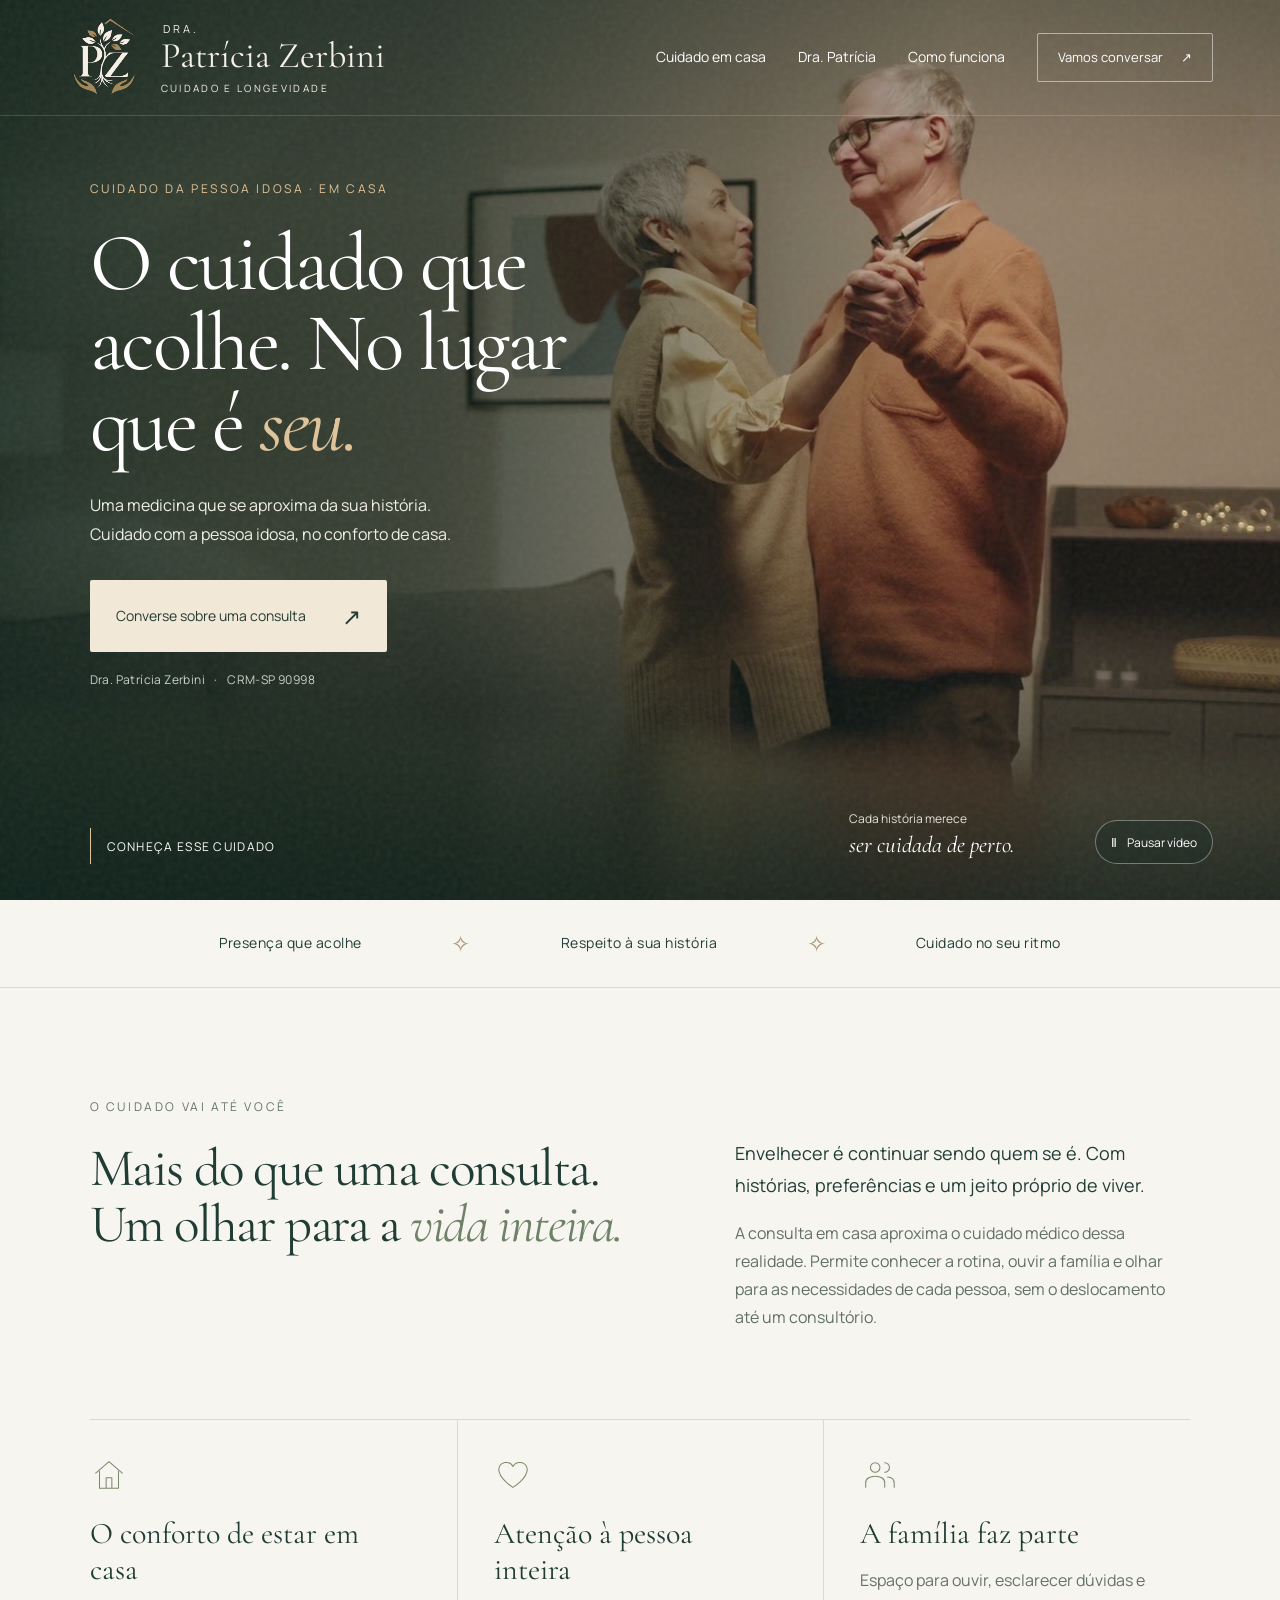
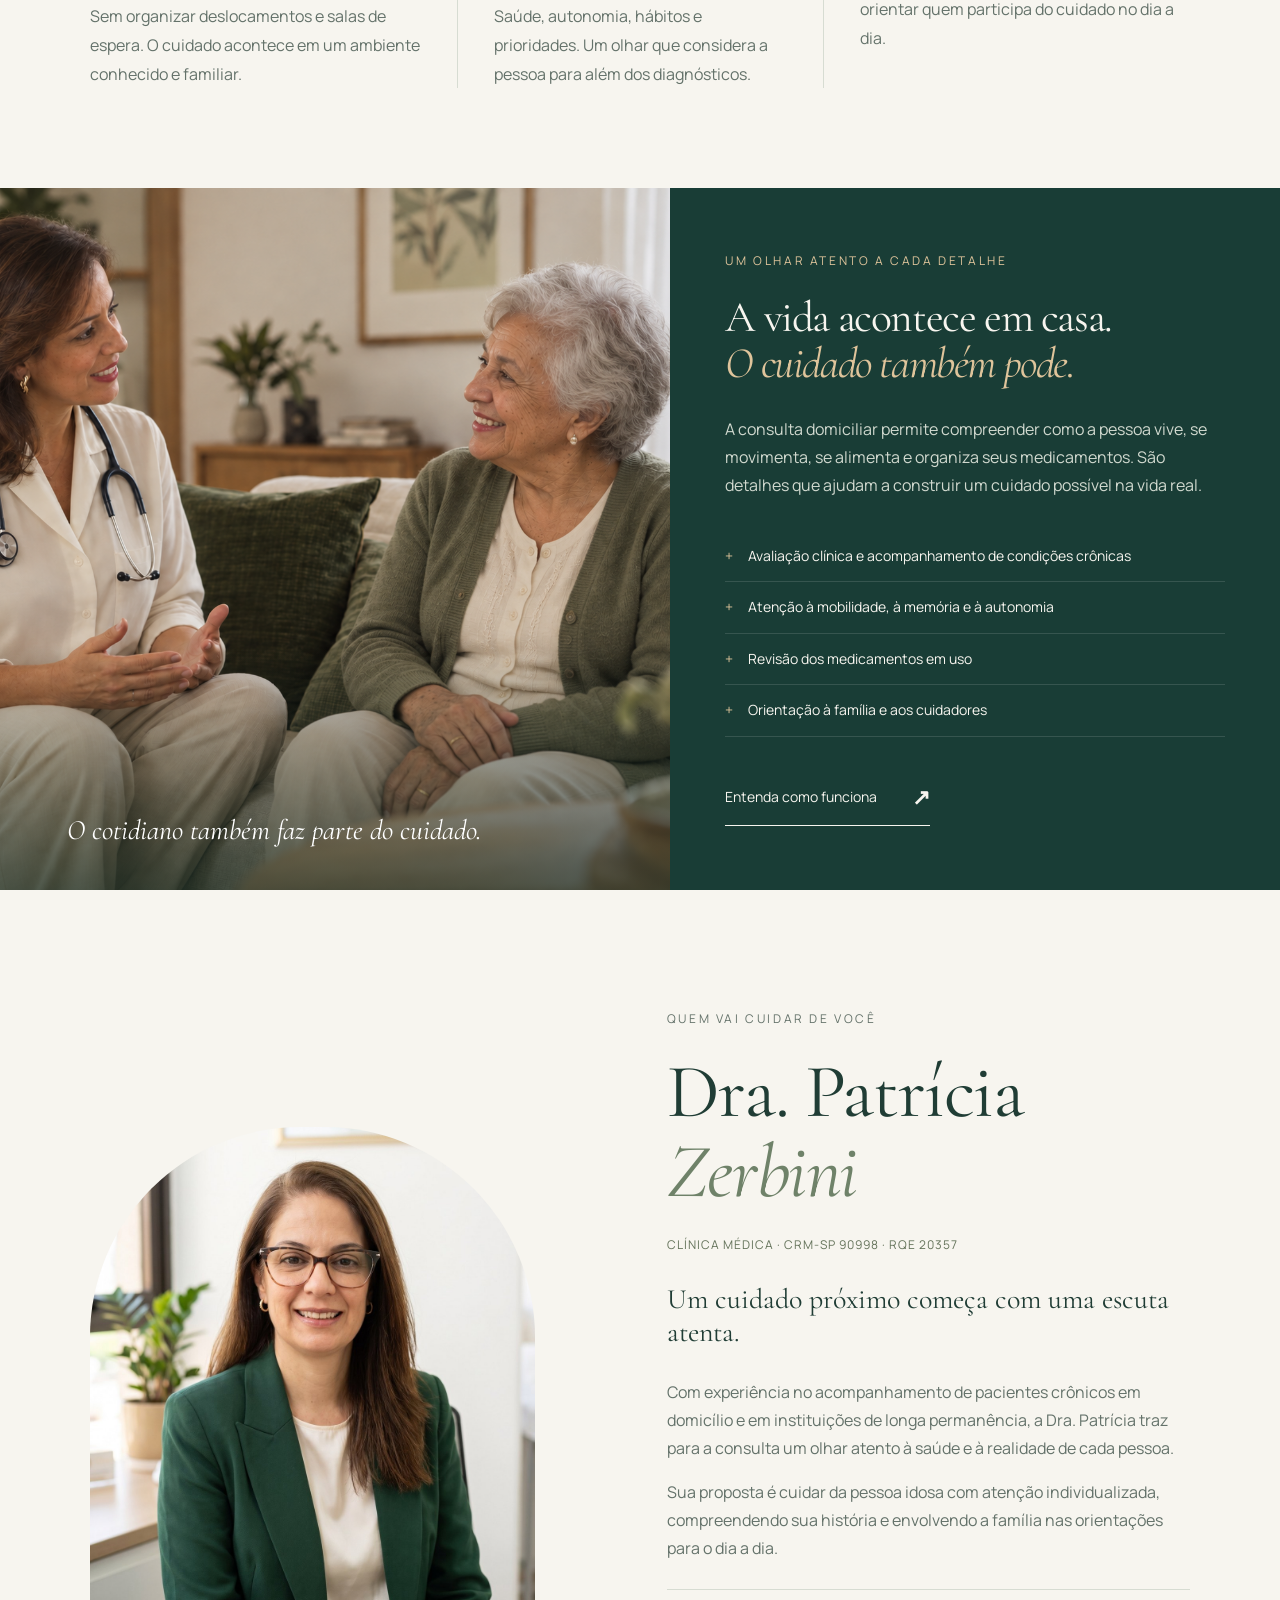
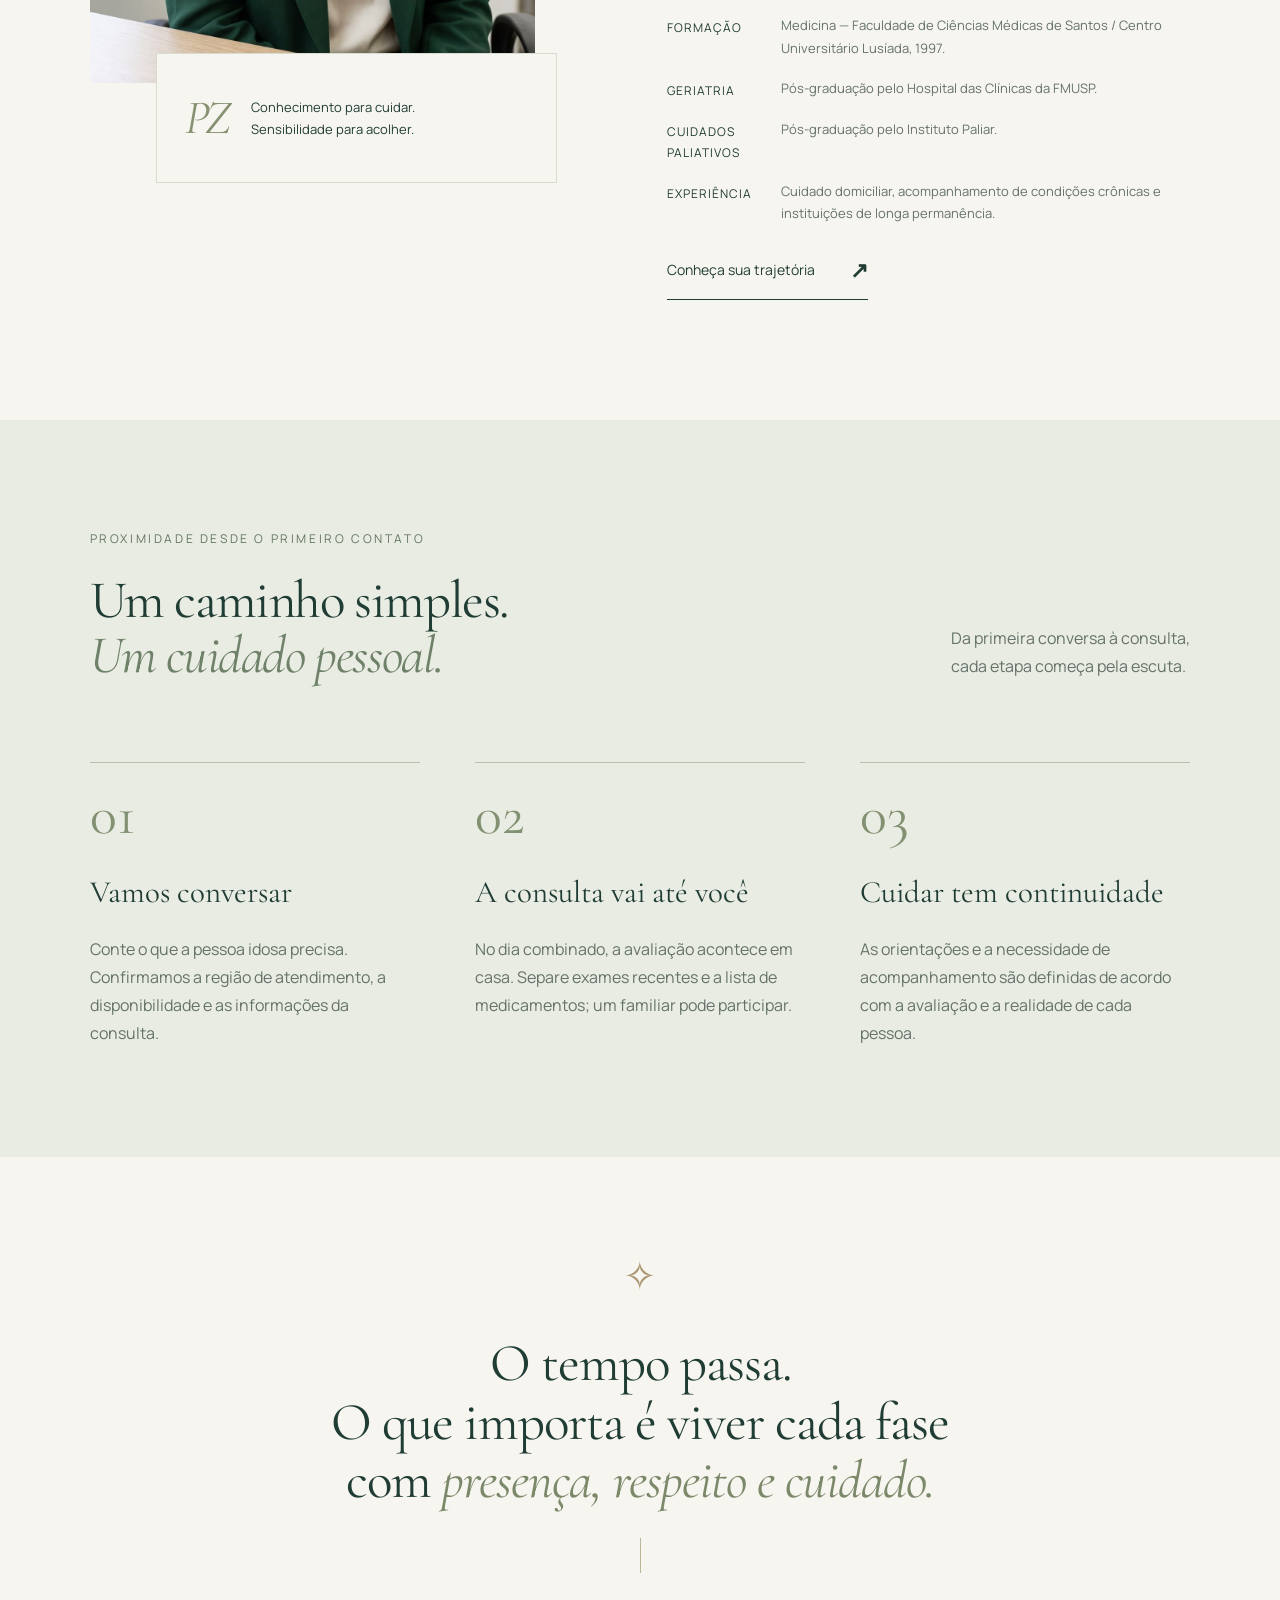
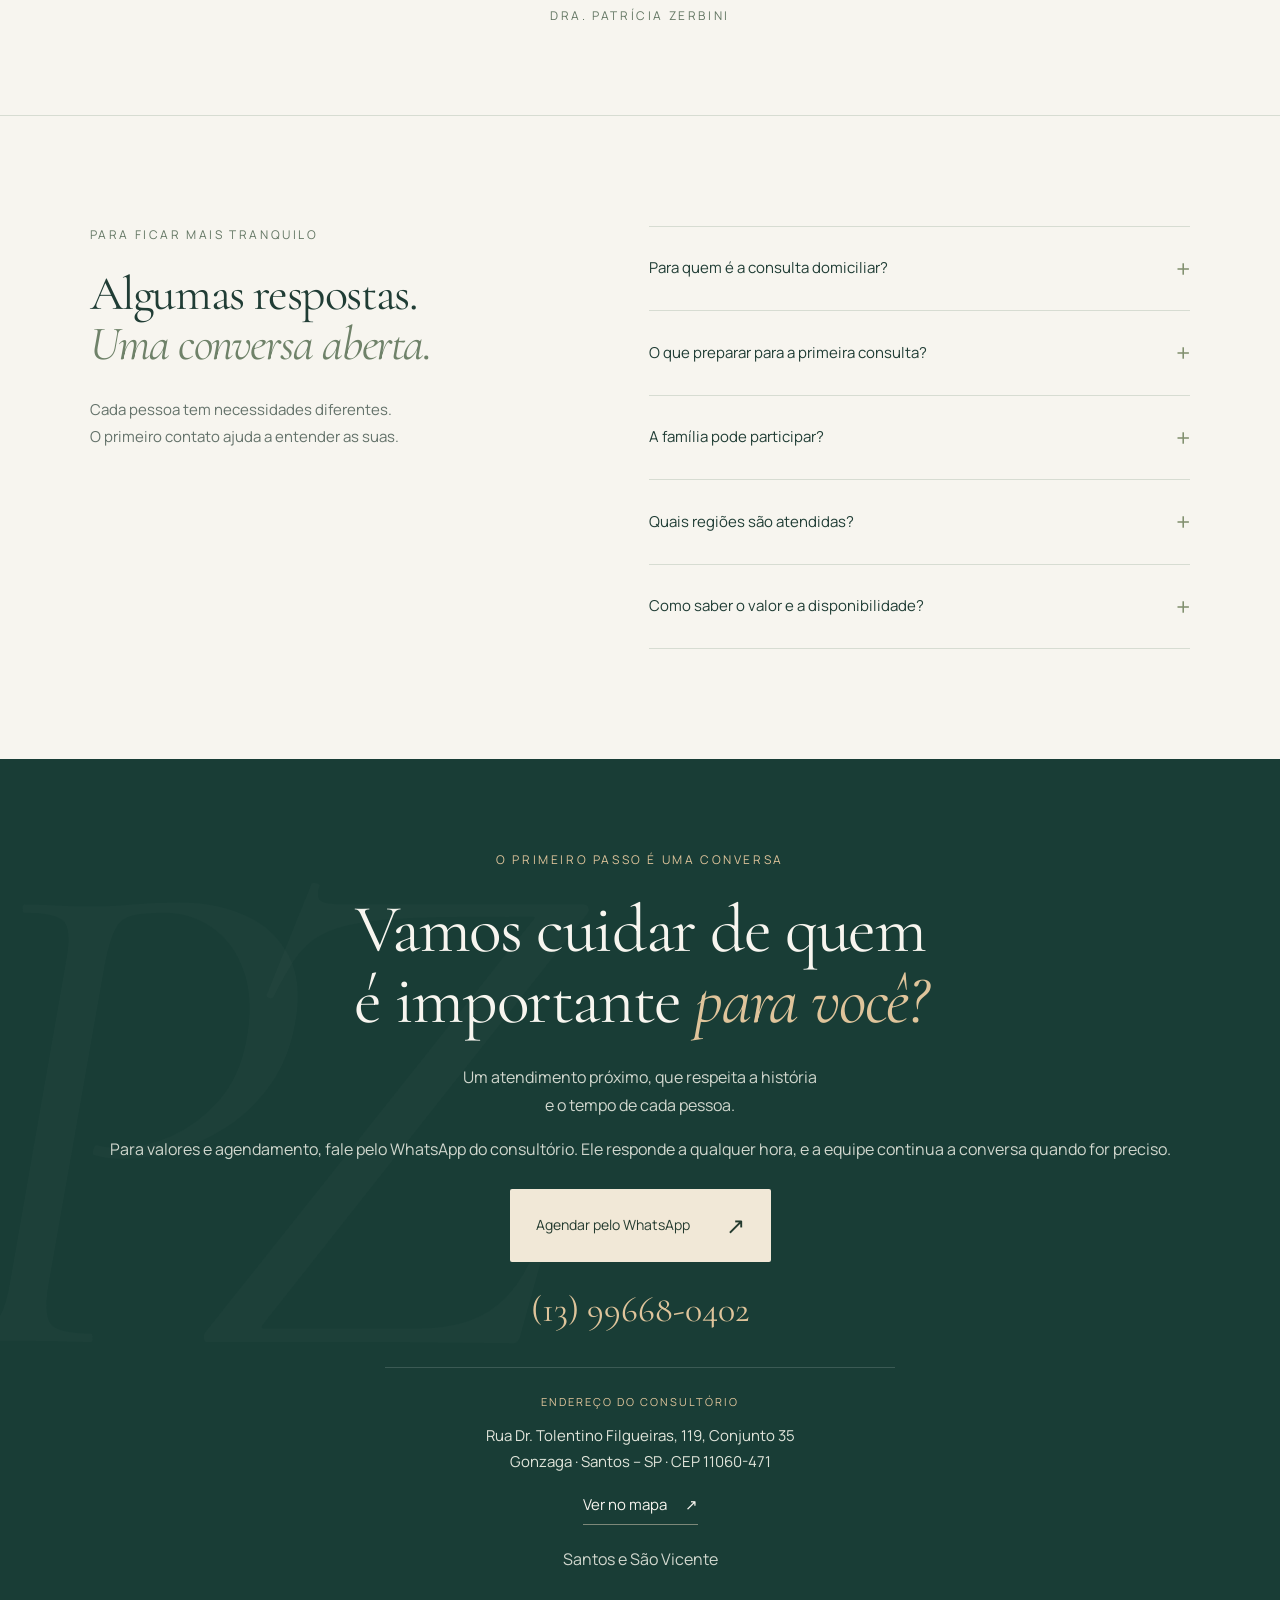
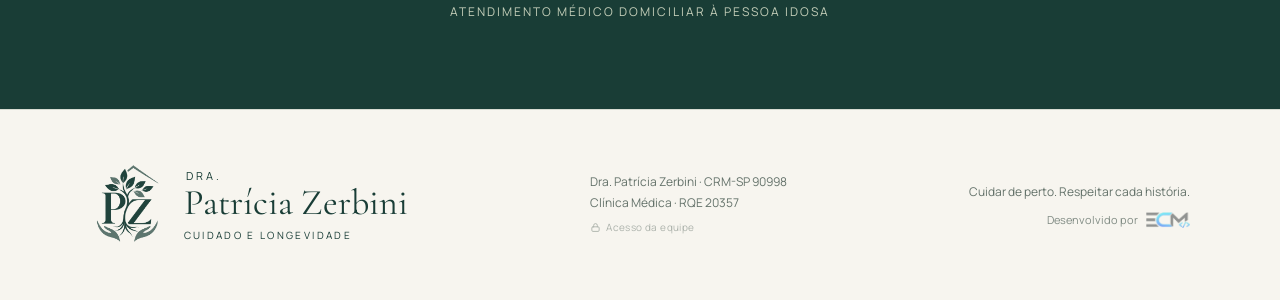
==== commit 108f4c91: "Atualizacao do site 27/09/2026" ====
--- a/index.html
+++ b/index.html
@@ -8,6 +8,7 @@
 <meta name="description" content="Cuidado médico da pessoa idosa no conforto de casa. Conheça a proposta de atendimento domiciliar da Dra. Patrícia Zerbini, CRM-SP 90998.">
 <link rel="icon" type="image/svg+xml" href="data:image/svg+xml,%3Csvg xmlns='http://www.w3.org/2000/svg' viewBox='0 0 64 64'%3E%3Crect width='64' height='64' rx='32' fill='%23193d36'/%3E%3Ctext x='32' y='43' text-anchor='middle' fill='%23e3ca9e' font-family='Georgia' font-size='34'%3EPZ%3C/text%3E%3C/svg%3E">
 <link rel="stylesheet" href="styles.css?v=20260924">
+<script type="application/ld+json">{"@context": "https://schema.org", "@type": "Physician", "name": "Dra. Patrícia Zerbini", "description": "Médica em Santos e São Vicente. Clínica Médica, RQE 20357, CRM-SP 90998. Consulta no consultório e atendimento domiciliar, com atenção à pessoa idosa.", "url": "https://drapatriciazerbini.com.br/", "image": "https://drapatriciazerbini.com.br/assets/dra-patricia-retrato-2026.jpg", "telephone": "+55-13-99668-0402", "medicalSpecialty": "https://schema.org/PrimaryCare", "address": {"@type": "PostalAddress", "streetAddress": "Rua Dr. Tolentino Filgueiras, 119, Conjunto 35", "addressLocality": "Santos", "addressRegion": "SP", "postalCode": "11060-471", "addressCountry": "BR"}, "areaServed": [{"@type": "City", "name": "Santos"}, {"@type": "City", "name": "São Vicente"}], "sameAs": ["https://www.instagram.com/drapatriciazerbini/"]}</script>
 </head>
 <body>
 <a class="skip" href="#conteudo">Pular para o conteúdo</a>
@@ -40,8 +41,8 @@
 </section>
 <section class="steps-section" id="como-funciona"><div class="section"><div class="steps-heading"><div><p class="eyebrow">PROXIMIDADE DESDE O PRIMEIRO CONTATO</p><h2>Um caminho simples.<br><em>Um cuidado pessoal.</em></h2></div><p>Da primeira conversa à consulta,<br>cada etapa começa pela escuta.</p></div><ol class="steps"><li><span class="step-number">01</span><h3>Vamos conversar</h3><p>Conte o que a pessoa idosa precisa. Confirmamos a região de atendimento, a disponibilidade e as informações da consulta.</p></li><li><span class="step-number">02</span><h3>A consulta vai até você</h3><p>No dia combinado, a avaliação acontece em casa. Separe exames recentes e a lista de medicamentos; um familiar pode participar.</p></li><li><span class="step-number">03</span><h3>Cuidar tem continuidade</h3><p>As orientações e a necessidade de acompanhamento são definidas de acordo com a avaliação e a realidade de cada pessoa.</p></li></ol></div></section>
 <section class="manifesto section"><span class="manifesto-star" aria-hidden="true">✧</span><p>O tempo passa.<br>O que importa é viver cada fase<br>com <em>presença, respeito e cuidado.</em></p><span class="manifesto-line"></span><span class="eyebrow">DRA. PATRÍCIA ZERBINI</span></section>
-<section class="faq section" id="duvidas"><div><p class="eyebrow">PARA FICAR MAIS TRANQUILO</p><h2>Algumas respostas.<br><em>Uma conversa aberta.</em></h2><p>Cada pessoa tem necessidades diferentes.<br>O primeiro contato ajuda a entender as suas.</p></div><div class="faq-list"><details><summary>Para quem é a consulta domiciliar?<span aria-hidden="true">+</span></summary><p>Para pessoas idosas que desejam receber cuidado médico em casa, inclusive quando o deslocamento é difícil ou a família busca uma avaliação mais próxima da rotina. A adequação do atendimento é conversada antes do agendamento.</p></details><details><summary>O que preparar para a primeira consulta?<span aria-hidden="true">+</span></summary><p>Separe exames recentes, receitas e a lista dos medicamentos em uso. Anote as principais dúvidas e mudanças percebidas na rotina. Se possível e com a concordância da pessoa atendida, um familiar ou cuidador pode acompanhar.</p></details><details><summary>A família pode participar?<span aria-hidden="true">+</span></summary><p>Sim. A participação de familiares e cuidadores pode ajudar a compreender a rotina e as necessidades, sempre respeitando a vontade, a privacidade e a autonomia da pessoa atendida.</p></details><details><summary>Quais regiões são atendidas?<span aria-hidden="true">+</span></summary><p id="region-answer">Atendimento em Santos e São Vicente. Em outras cidades a visita também é possível, com acréscimo no valor. Consulte a disponibilidade para o seu endereço antes de agendar.</p></details><details><summary>Como saber o valor e a disponibilidade?<span aria-hidden="true">+</span></summary><p>Pelo WhatsApp do consultório, (13) 99668-0402, você vê os valores e pede o agendamento a qualquer hora. Se precisar, é só pedir para falar com a equipe na mesma conversa. Formas de pagamento e horários são confirmados antes da consulta.</p></details><details><summary>A consulta domiciliar atende emergências?<span aria-hidden="true">+</span></summary><p>Não. A consulta domiciliar é um atendimento programado. Em uma emergência, procure o serviço de urgência da sua região ou ligue para o SAMU, pelo 192.</p></details></div></section>
-<section class="contact" id="contato"><div class="contact-watermark" aria-hidden="true">PZ</div><div class="contact-content"><p class="eyebrow light">O PRIMEIRO PASSO É UMA CONVERSA</p><h2>Vamos cuidar de quem<br>é importante <em>para você?</em></h2><p>Um atendimento próximo, que respeita a história<br> e o tempo de cada pessoa.</p><p class="contact-guidance">Para valores e agendamento, fale pelo WhatsApp do consultório. Ele responde a qualquer hora, e a equipe continua a conversa quando for preciso.</p><div class="contact-actions"><a class="button button-cream" id="schedule-link" href="https://wa.me/5513996680402?text=Ol%C3%A1%21%20Gostaria%20de%20informa%C3%A7%C3%B5es%20sobre%20uma%20consulta%20com%20a%20Dra.%20Patr%C3%ADcia%20Zerbini." target="_blank" rel="noopener noreferrer">Agendar pelo WhatsApp <span aria-hidden="true">↗</span></a></div><a class="contact-phone" id="contact-phone" href="https://wa.me/5513996680402" target="_blank" rel="noopener noreferrer">(13) 99668-0402</a><address class="office-address"><span class="office-label">ENDEREÇO DO CONSULTÓRIO</span><span>Rua Dr. Tolentino Filgueiras, 119<br>Gonzaga · Santos – SP · CEP 11060-471</span><a class="office-map" href="https://www.google.com/maps/search/?api=1&amp;query=Rua%20Dr.%20Tolentino%20Filgueiras%2C%20119%2C%20Gonzaga%2C%20Santos%20SP%2C%2011060-471" target="_blank" rel="noopener noreferrer">Ver no mapa <span aria-hidden="true">↗</span></a></address><p class="contact-region" id="contact-region" hidden></p><span class="contact-caption">ATENDIMENTO MÉDICO DOMICILIAR À PESSOA IDOSA</span></div></section>
+<section class="faq section" id="duvidas"><div><p class="eyebrow">PARA FICAR MAIS TRANQUILO</p><h2>Algumas respostas.<br><em>Uma conversa aberta.</em></h2><p>Cada pessoa tem necessidades diferentes.<br>O primeiro contato ajuda a entender as suas.</p></div><div class="faq-list"><details><summary>Para quem é a consulta domiciliar?<span aria-hidden="true">+</span></summary><p>Para pessoas idosas que desejam receber cuidado médico em casa, inclusive quando o deslocamento é difícil ou a família busca uma avaliação mais próxima da rotina. A adequação do atendimento é conversada antes do agendamento.</p></details><details><summary>O que preparar para a primeira consulta?<span aria-hidden="true">+</span></summary><p>Separe exames recentes, receitas e a lista dos medicamentos em uso. Anote as principais dúvidas e mudanças percebidas na rotina. Se possível e com a concordância da pessoa atendida, um familiar ou cuidador pode acompanhar.</p></details><details><summary>A família pode participar?<span aria-hidden="true">+</span></summary><p>Sim. A participação de familiares e cuidadores pode ajudar a compreender a rotina e as necessidades, sempre respeitando a vontade, a privacidade e a autonomia da pessoa atendida.</p></details><details><summary>Quais regiões são atendidas?<span aria-hidden="true">+</span></summary><p id="region-answer">Atendimento em Santos e São Vicente. Em outras cidades a visita também é possível, com acréscimo no valor. Consulte a disponibilidade para o seu endereço antes de agendar.</p></details><details><summary>Como saber o valor e a disponibilidade?<span aria-hidden="true">+</span></summary><p>Pelo WhatsApp do consultório, (13) 99668-0402, você vê os valores e pede o agendamento a qualquer hora. Se precisar, é só pedir para falar com a equipe na mesma conversa. Formas de pagamento e horários são confirmados antes da consulta.</p></details></div></section>
+<section class="contact" id="contato"><div class="contact-watermark" aria-hidden="true">PZ</div><div class="contact-content"><p class="eyebrow light">O PRIMEIRO PASSO É UMA CONVERSA</p><h2>Vamos cuidar de quem<br>é importante <em>para você?</em></h2><p>Um atendimento próximo, que respeita a história<br> e o tempo de cada pessoa.</p><p class="contact-guidance">Para valores e agendamento, fale pelo WhatsApp do consultório. Ele responde a qualquer hora, e a equipe continua a conversa quando for preciso.</p><div class="contact-actions"><a class="button button-cream" id="schedule-link" href="https://wa.me/5513996680402?text=Ol%C3%A1%21%20Gostaria%20de%20informa%C3%A7%C3%B5es%20sobre%20uma%20consulta%20com%20a%20Dra.%20Patr%C3%ADcia%20Zerbini." target="_blank" rel="noopener noreferrer">Agendar pelo WhatsApp <span aria-hidden="true">↗</span></a></div><a class="contact-phone" id="contact-phone" href="https://wa.me/5513996680402" target="_blank" rel="noopener noreferrer">(13) 99668-0402</a><address class="office-address"><span class="office-label">ENDEREÇO DO CONSULTÓRIO</span><span>Rua Dr. Tolentino Filgueiras, 119, Conjunto 35<br>Gonzaga · Santos – SP · CEP 11060-471</span><a class="office-map" href="https://www.google.com/maps/search/?api=1&amp;query=Rua%20Dr.%20Tolentino%20Filgueiras%2C%20119%2C%20Gonzaga%2C%20Santos%20SP%2C%2011060-471" target="_blank" rel="noopener noreferrer">Ver no mapa <span aria-hidden="true">↗</span></a></address><p class="contact-region" id="contact-region" hidden></p><span class="contact-caption">ATENDIMENTO MÉDICO DOMICILIAR À PESSOA IDOSA</span></div></section>
 </main>
 <footer class="footer"><a class="brand brand-approved" href="#inicio" aria-label="Dra. Patrícia Zerbini — voltar ao início"><span class="brand-emblem" aria-hidden="true"></span><span class="brand-wordmark"><span class="brand-doctor">DRA.</span><span class="brand-fullname">Patrícia Zerbini</span><span class="brand-tagline">CUIDADO E LONGEVIDADE</span></span></a><div class="footer-id"><p>Dra. Patrícia Zerbini · CRM-SP 90998<br>Clínica Médica · RQE 20357</p><a class="equipe" href="https://drapatriciazerbini.com.br/sistema-consultorio/" rel="nofollow" aria-label="Acesso da equipe ao sistema do consultório"><svg width="11" height="11" viewBox="0 0 24 24" fill="none" stroke="currentColor" stroke-width="2" stroke-linecap="round" stroke-linejoin="round" aria-hidden="true"><rect x="4" y="10.5" width="16" height="10" rx="2.5"/><path d="M8 10.5V7.5a4 4 0 0 1 8 0v3"/></svg>Acesso da equipe</a></div><p class="footer-closing">Cuidar de perto. Respeitar cada história.<span class="autoria"><span>Desenvolvido por</span><a href="mailto:eduaoe@gmail.com?subject=Site%20da%20Dra.%20Patr%C3%ADcia%20Zerbini" aria-label="Eduardo Chaves Marques, desenvolvedor do site"><img src="assets/logo-ecm.png" alt="ECM - Eduardo Chaves Marques, desenvolvedor" width="44" height="16"></a></span></p></footer>
 <script src="site-config.js?v=20260924"></script><script src="script.js?v=20260924"></script>
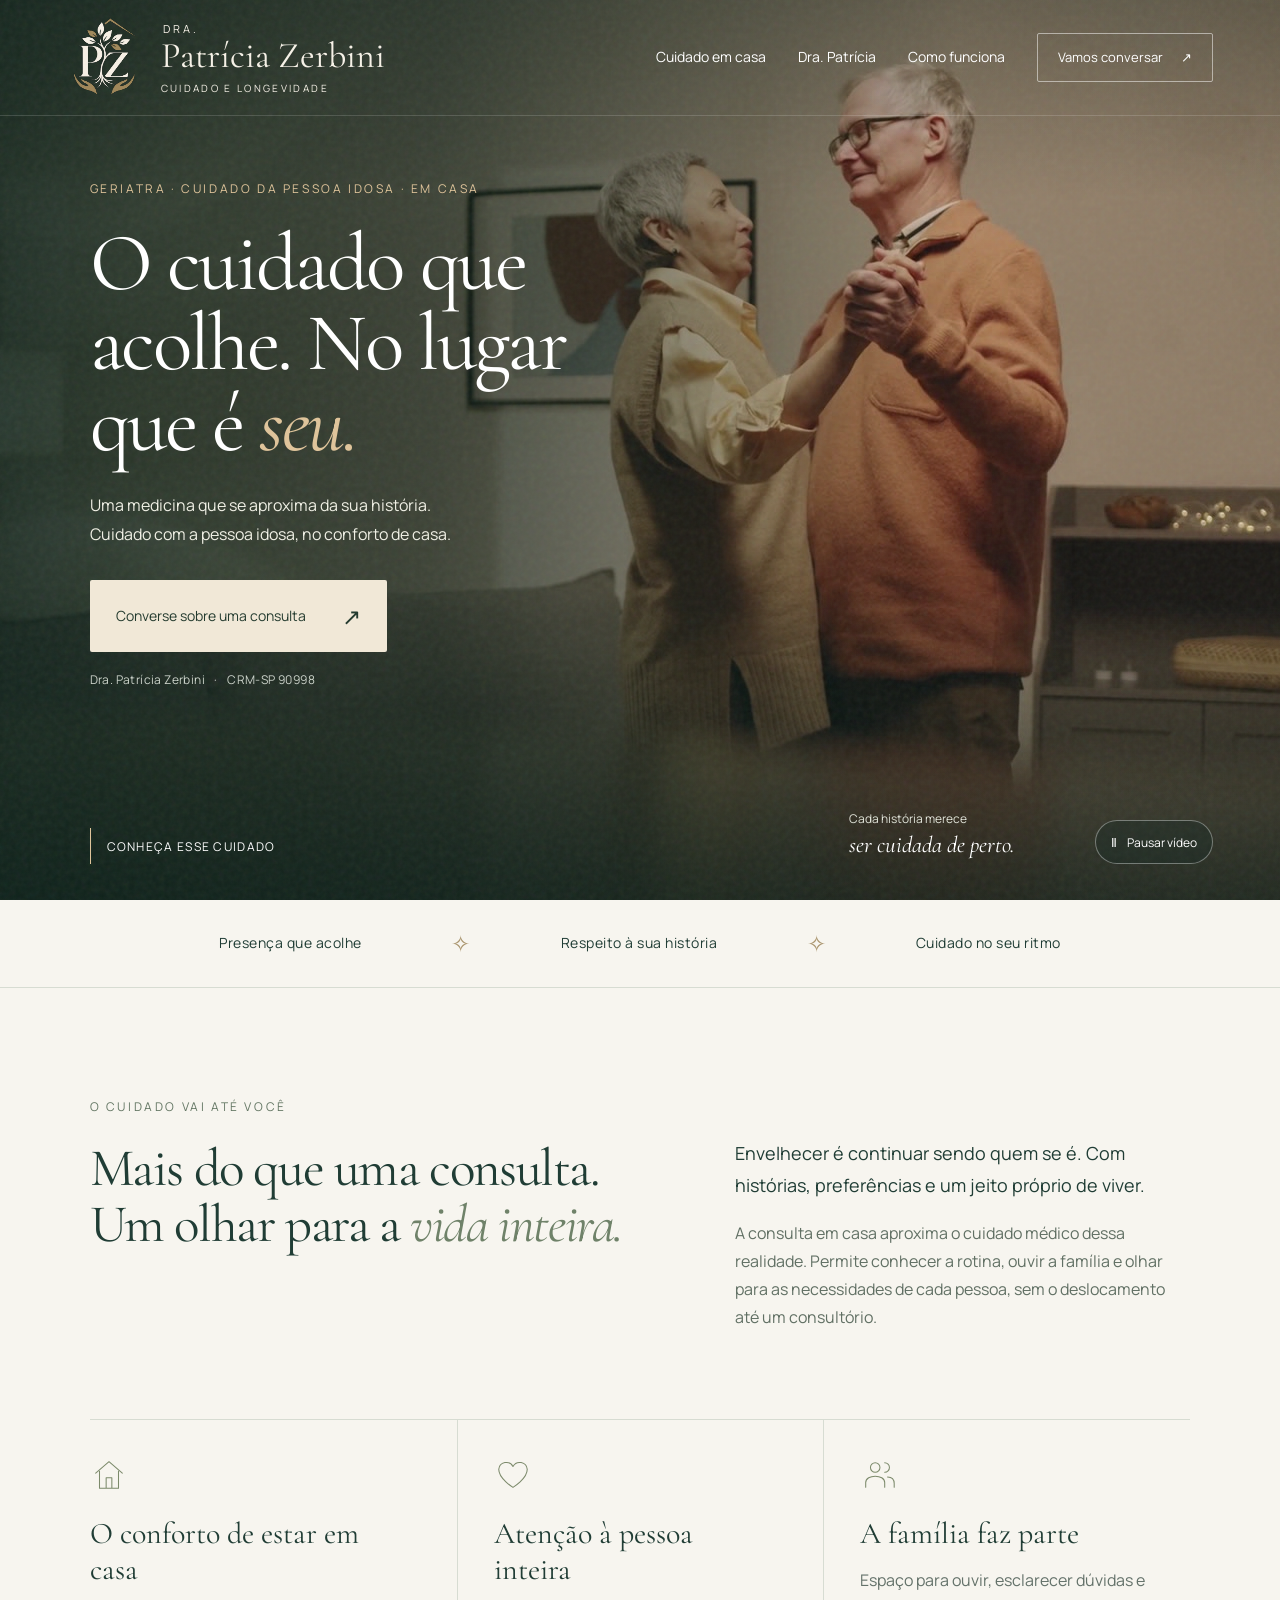
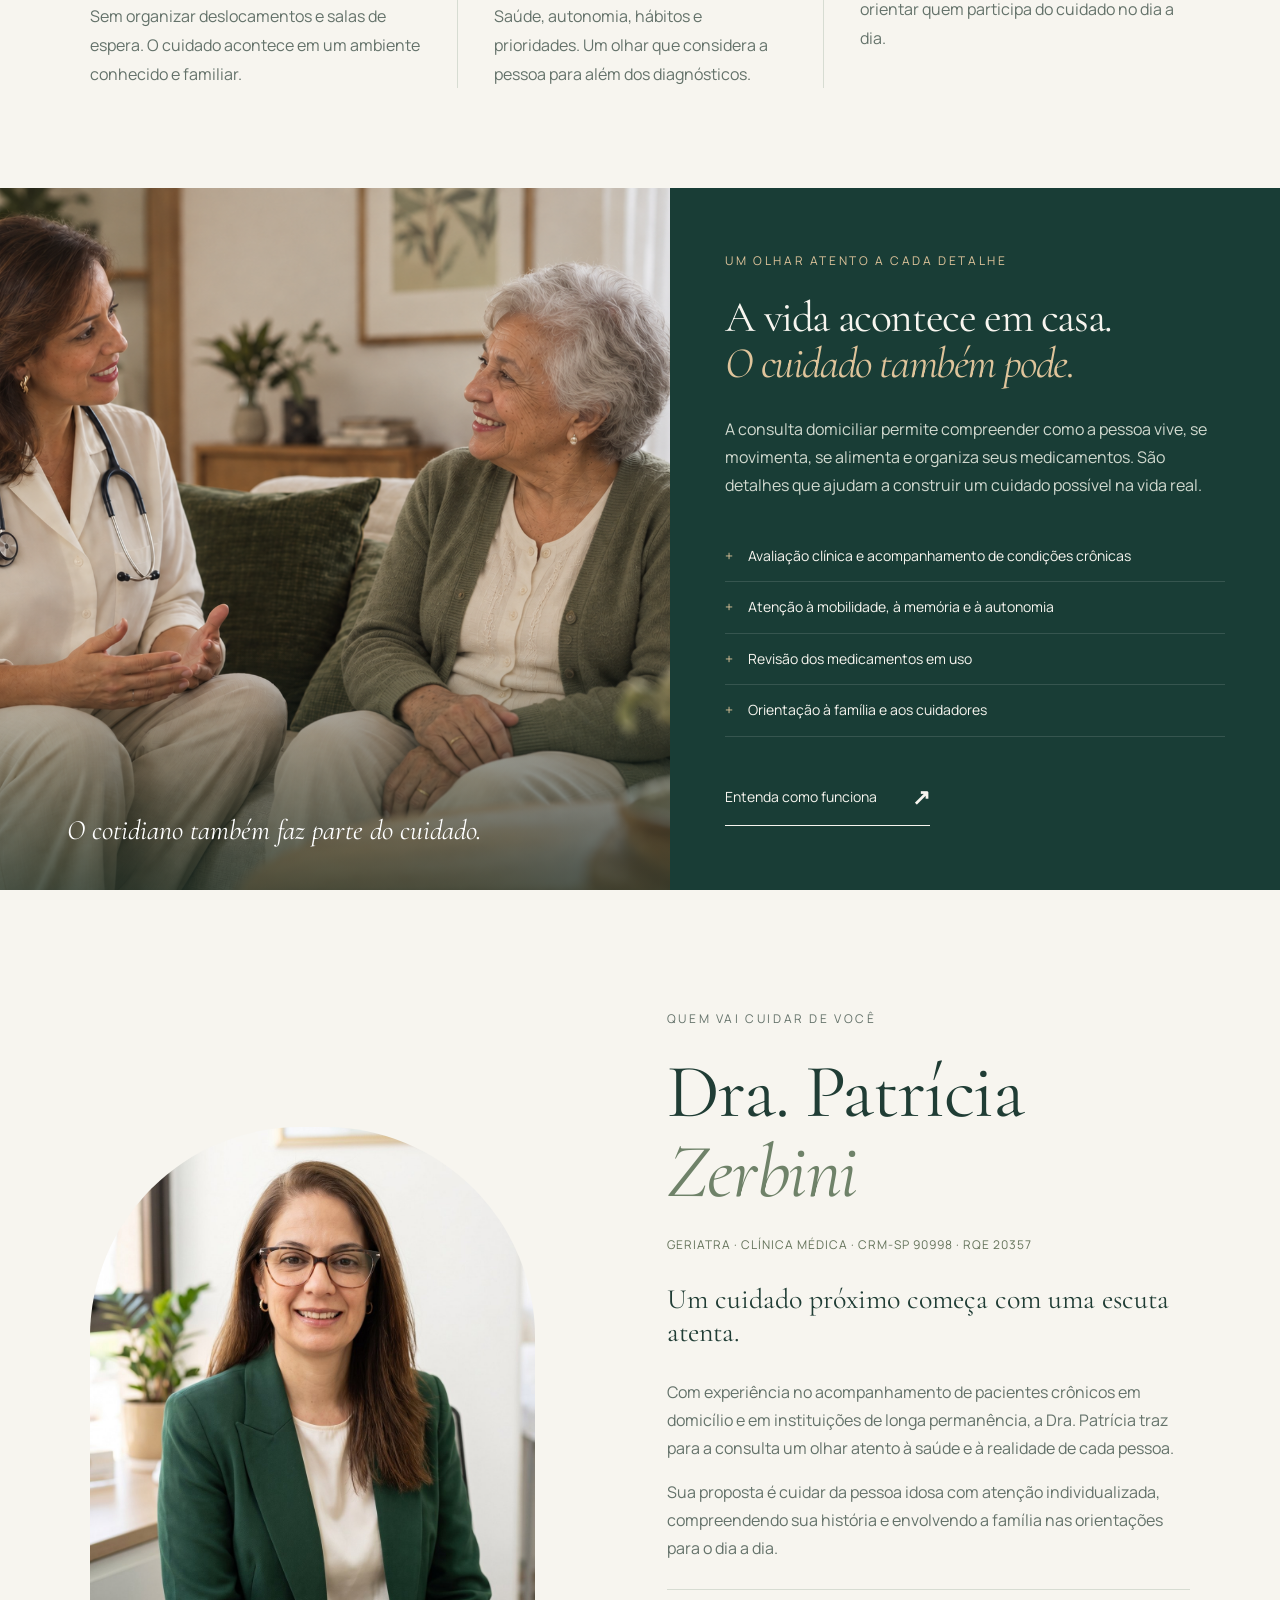
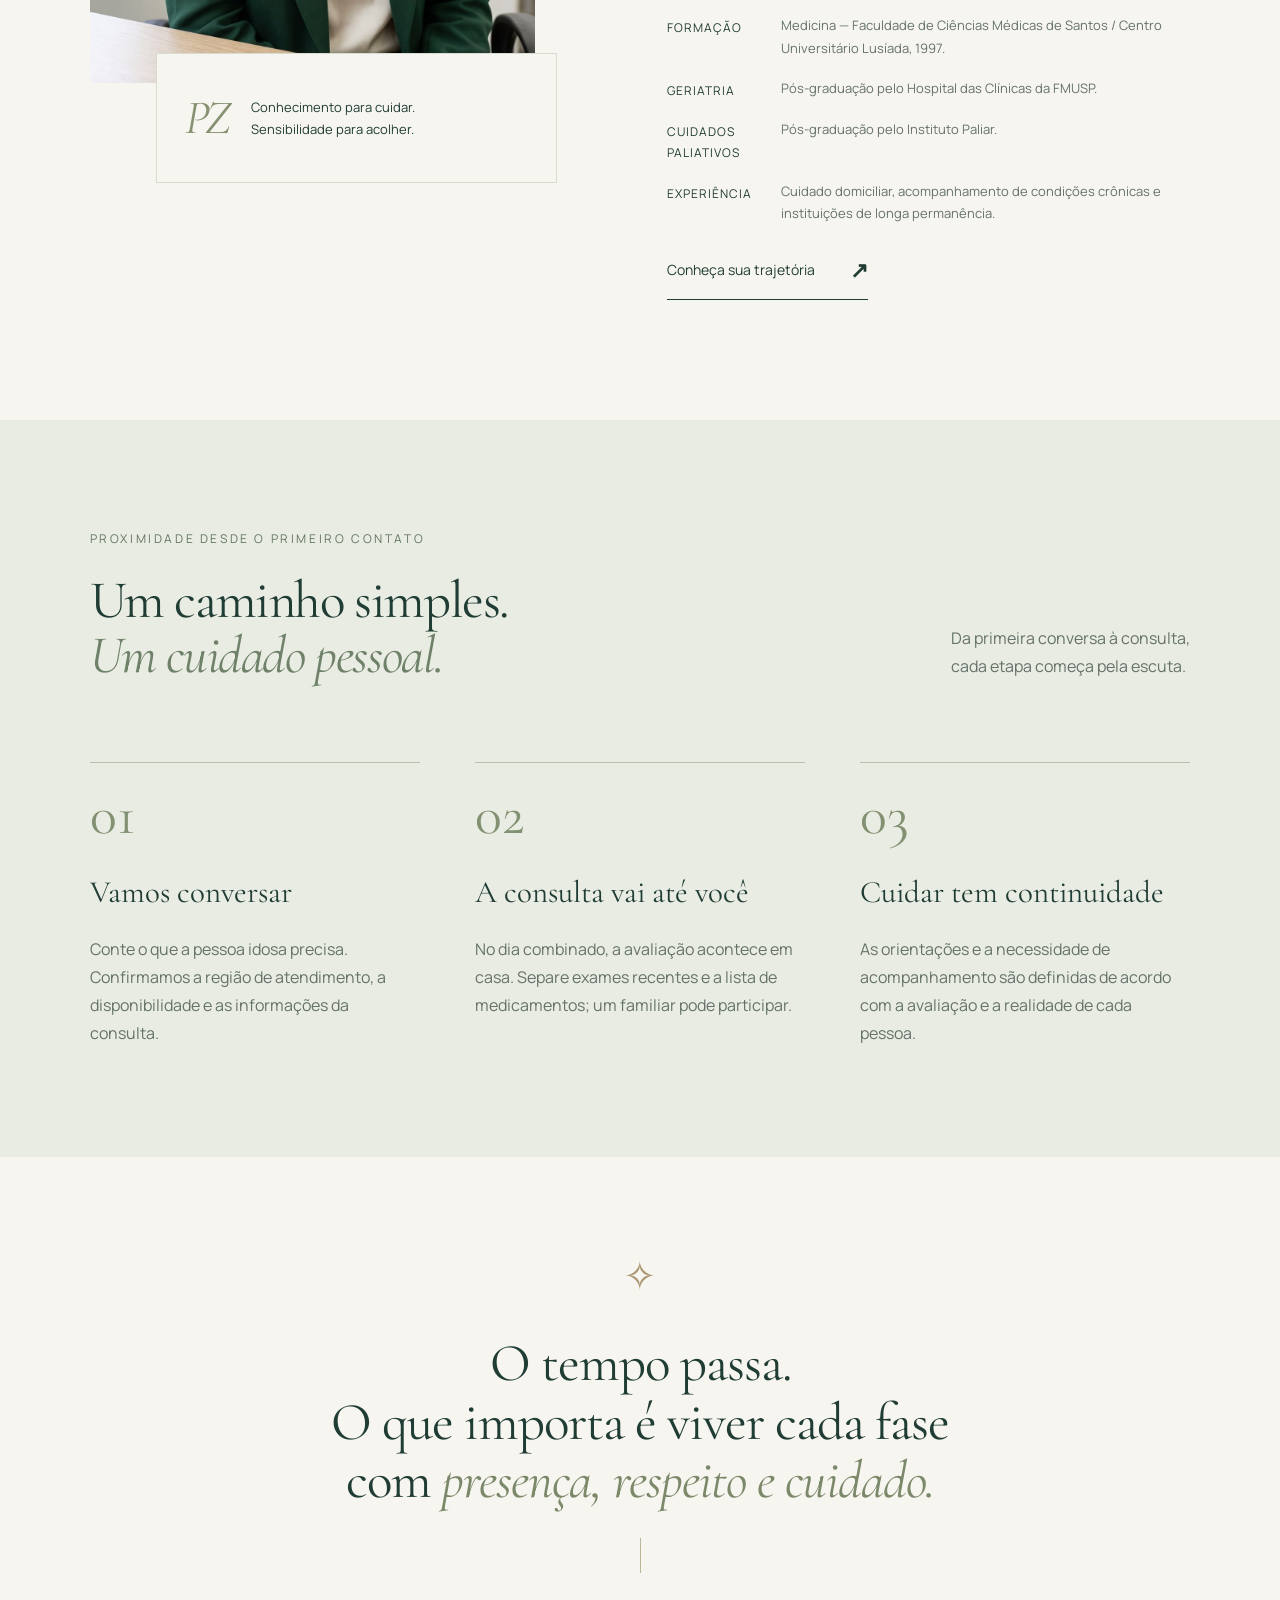
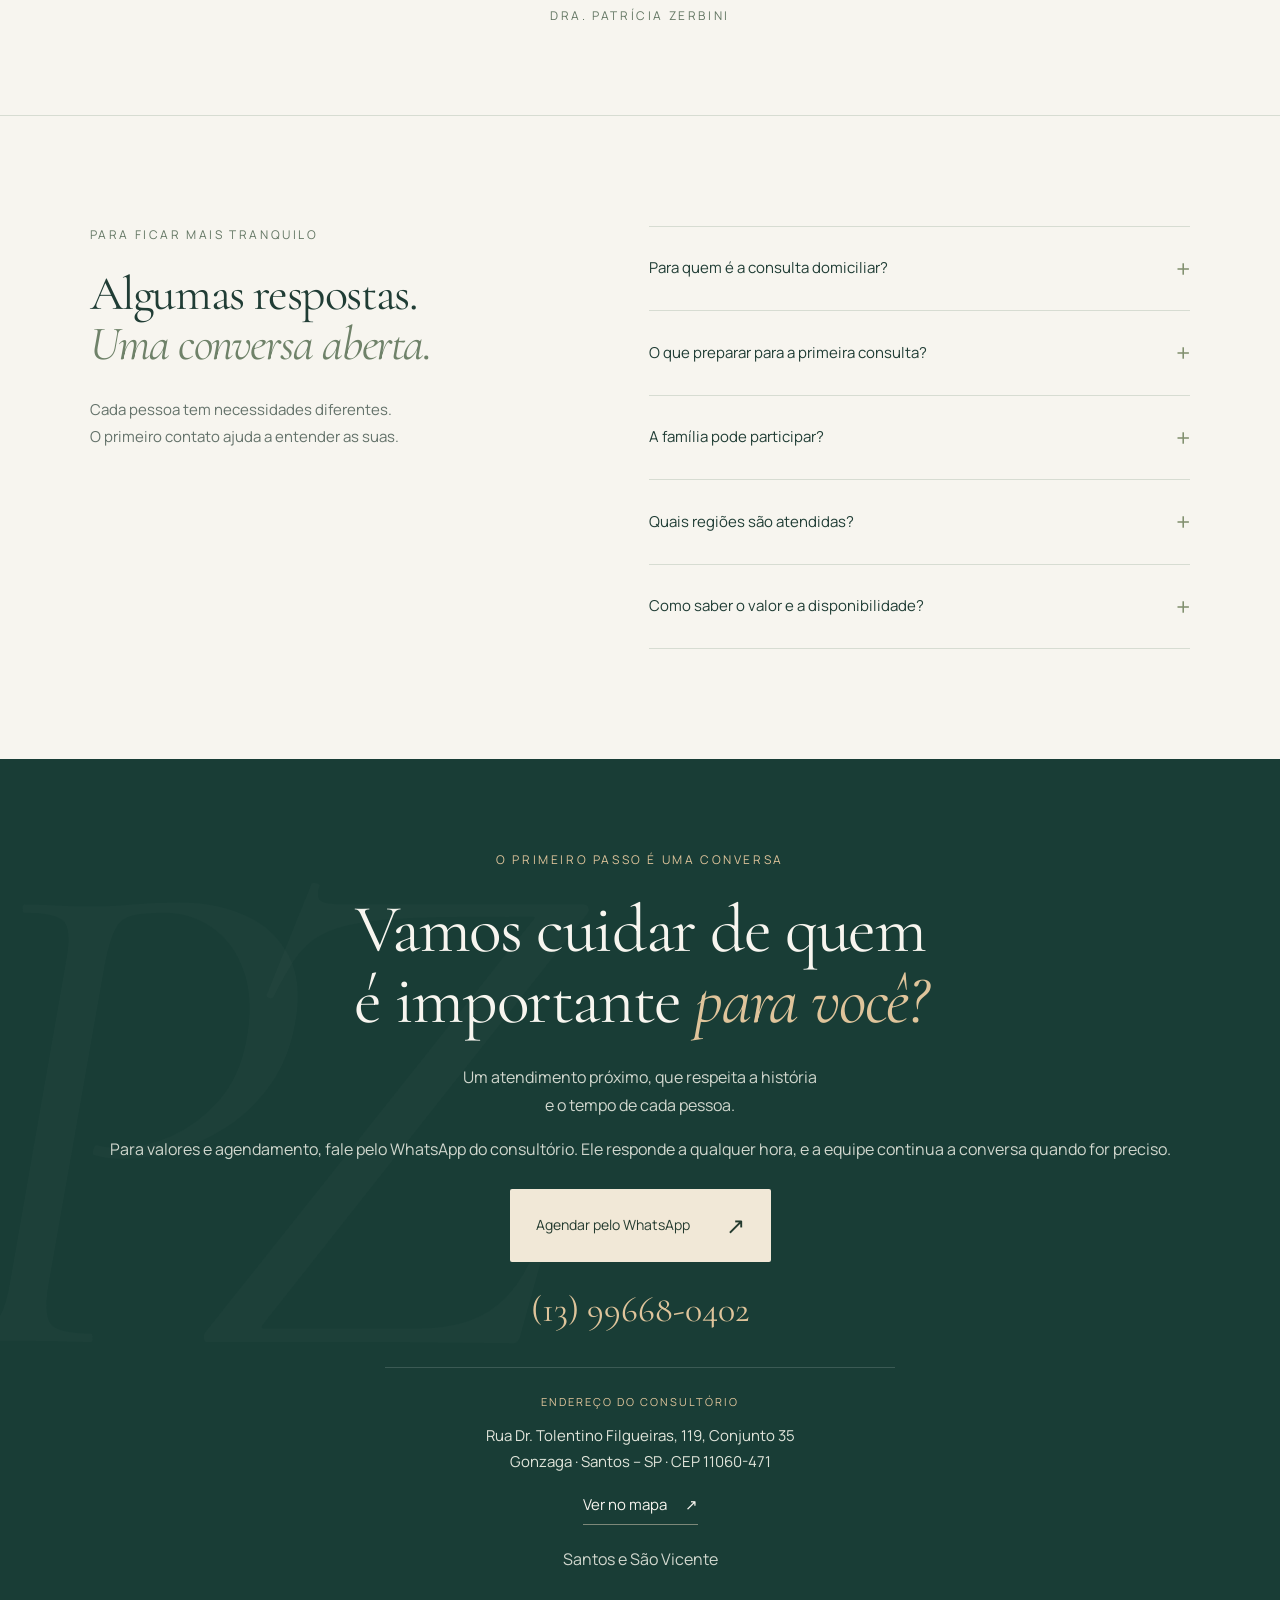
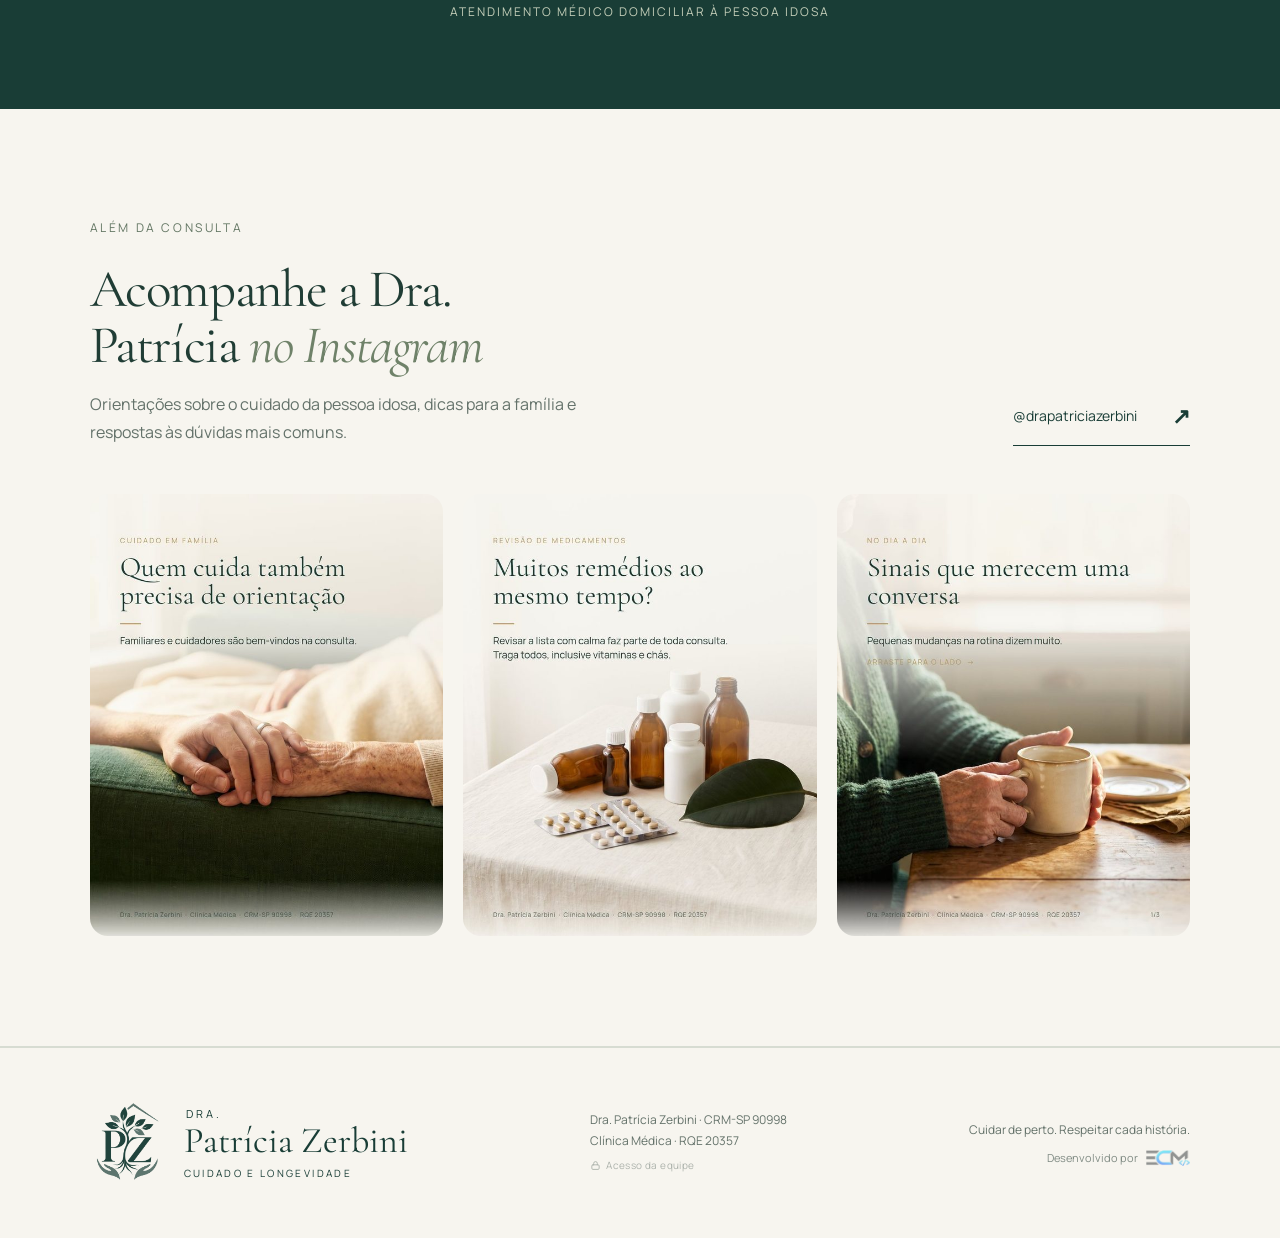
==== commit 8e7d9f2b: "Atualizacao do site 02/10/2026" ====
--- a/index.html
+++ b/index.html
@@ -2,12 +2,16 @@
 <html lang="pt-BR">
 <head>
 <meta charset="UTF-8"><meta name="viewport" content="width=device-width, initial-scale=1">
+<!-- Tag do Google Ads (AW-18478997676): conta a conversao "Contato" em todo clique para o WhatsApp -->
+<script async src="https://www.googletagmanager.com/gtag/js?id=AW-18478997676"></script>
+<script>window.dataLayer=window.dataLayer||[];function gtag(){dataLayer.push(arguments);}gtag('js',new Date());gtag('config','AW-18478997676');
+document.addEventListener('click',function(e){var a=e.target.closest&&e.target.closest('a[href*="wa.me"]');if(a){gtag('event','conversion',{'send_to':'AW-18478997676/BwMDCKvru4gdEKzBvOtE','value':1.0,'currency':'BRL','transport_type':'beacon'});}},true);</script>
 <meta name="google-site-verification" content="bQEb2R4WWOotAtdZYMD9TuKSG2WHA1qg-_XSaW5N_3U">
 <meta name="theme-color" content="#193d36">
 <title>Dra. Patrícia Zerbini | Cuidado da pessoa idosa em casa</title>
 <meta name="description" content="Cuidado médico da pessoa idosa no conforto de casa. Conheça a proposta de atendimento domiciliar da Dra. Patrícia Zerbini, CRM-SP 90998.">
 <link rel="icon" type="image/svg+xml" href="data:image/svg+xml,%3Csvg xmlns='http://www.w3.org/2000/svg' viewBox='0 0 64 64'%3E%3Crect width='64' height='64' rx='32' fill='%23193d36'/%3E%3Ctext x='32' y='43' text-anchor='middle' fill='%23e3ca9e' font-family='Georgia' font-size='34'%3EPZ%3C/text%3E%3C/svg%3E">
-<link rel="stylesheet" href="styles.css?v=20260924">
+<link rel="stylesheet" href="styles.css?v=20261002">
 <script type="application/ld+json">{"@context": "https://schema.org", "@type": "Physician", "name": "Dra. Patrícia Zerbini", "description": "Médica em Santos e São Vicente. Clínica Médica, RQE 20357, CRM-SP 90998. Consulta no consultório e atendimento domiciliar, com atenção à pessoa idosa.", "url": "https://drapatriciazerbini.com.br/", "image": "https://drapatriciazerbini.com.br/assets/dra-patricia-retrato-2026.jpg", "telephone": "+55-13-99668-0402", "medicalSpecialty": "https://schema.org/PrimaryCare", "address": {"@type": "PostalAddress", "streetAddress": "Rua Dr. Tolentino Filgueiras, 119, Conjunto 35", "addressLocality": "Santos", "addressRegion": "SP", "postalCode": "11060-471", "addressCountry": "BR"}, "areaServed": [{"@type": "City", "name": "Santos"}, {"@type": "City", "name": "São Vicente"}], "sameAs": ["https://www.instagram.com/drapatriciazerbini/"]}</script>
 </head>
 <body>
@@ -21,7 +25,7 @@
 <section class="hero" id="inicio" aria-labelledby="hero-title">
 <div class="hero-media"><video id="hero-video" autoplay muted loop playsinline preload="metadata" poster="assets/hero-danca-poster.jpg" aria-hidden="true"><source src="assets/hero-danca.mp4" type="video/mp4"></video></div>
 <div class="hero-shade"></div><div class="hero-grain"></div>
-<div class="hero-content"><p class="eyebrow light">CUIDADO DA PESSOA IDOSA · EM CASA</p><h1 id="hero-title">O cuidado que<br>acolhe. No lugar<br>que é <em>seu.</em></h1><p class="hero-description">Uma medicina que se aproxima da sua história.<br> Cuidado com a pessoa idosa, no conforto de casa.</p><a class="button button-cream" href="#contato">Converse sobre uma consulta <span aria-hidden="true">↗</span></a><p class="hero-signature">Dra. Patrícia Zerbini <span>·</span> CRM-SP 90998</p></div>
+<div class="hero-content"><p class="eyebrow light">GERIATRA · CUIDADO DA PESSOA IDOSA · EM CASA</p><h1 id="hero-title">O cuidado que<br>acolhe. No lugar<br>que é <em>seu.</em></h1><p class="hero-description">Uma medicina que se aproxima da sua história.<br> Cuidado com a pessoa idosa, no conforto de casa.</p><a class="button button-cream" href="#contato">Converse sobre uma consulta <span aria-hidden="true">↗</span></a><p class="hero-signature">Dra. Patrícia Zerbini <span>·</span> CRM-SP 90998</p></div>
 <div class="hero-bottom"><a href="#cuidado" class="discover"><span class="scroll-line"></span> CONHEÇA ESSE CUIDADO</a><p>Cada história merece<br><em>ser cuidada de perto.</em></p><button id="video-toggle" class="video-control" aria-label="Pausar vídeo de fundo"><span id="video-icon" aria-hidden="true">Ⅱ</span><span id="video-label">Pausar vídeo</span></button></div>
 </section>
 <div class="values-strip"><span>Presença que acolhe</span><i aria-hidden="true">✧</i><span>Respeito à sua história</span><i aria-hidden="true">✧</i><span>Cuidado no seu ritmo</span></div>
@@ -37,12 +41,13 @@
 </section>
 <section class="about section" id="patricia">
 <div class="portrait-column"><div class="portrait"><img src="assets/dra-patricia-retrato-2026.jpg" alt="Dra. Patrícia Zerbini" width="1120" height="1400" loading="lazy"></div><div class="portrait-caption"><span>PZ</span><p>Conhecimento para cuidar.<br>Sensibilidade para acolher.</p></div></div>
-<div class="about-copy"><p class="eyebrow">QUEM VAI CUIDAR DE VOCÊ</p><h2>Dra. Patrícia<br><em>Zerbini</em></h2><p class="doctor-register">CLÍNICA MÉDICA · CRM-SP 90998 · RQE 20357</p><p class="lead">Um cuidado próximo começa com uma escuta atenta.</p><p>Com experiência no acompanhamento de pacientes crônicos em domicílio e em instituições de longa permanência, a Dra. Patrícia traz para a consulta um olhar atento à saúde e à realidade de cada pessoa.</p><p>Sua proposta é cuidar da pessoa idosa com atenção individualizada, compreendendo sua história e envolvendo a família nas orientações para o dia a dia.</p><div class="credentials"><div><span>FORMAÇÃO</span><p>Medicina — Faculdade de Ciências Médicas de Santos / Centro Universitário Lusíada, 1997.</p></div><div><span>GERIATRIA</span><p>Pós-graduação pelo Hospital das Clínicas da FMUSP.</p></div><div><span>CUIDADOS PALIATIVOS</span><p>Pós-graduação pelo Instituto Paliar.</p></div><div><span>EXPERIÊNCIA</span><p>Cuidado domiciliar, acompanhamento de condições crônicas e instituições de longa permanência.</p></div></div><a class="text-link" href="https://www.linkedin.com/in/patricia-zerbini-33abb6142/" target="_blank" rel="noopener noreferrer">Conheça sua trajetória <span aria-hidden="true">↗</span></a></div>
+<div class="about-copy"><p class="eyebrow">QUEM VAI CUIDAR DE VOCÊ</p><h2>Dra. Patrícia<br><em>Zerbini</em></h2><p class="doctor-register">GERIATRA · CLÍNICA MÉDICA · CRM-SP 90998 · RQE 20357</p><p class="lead">Um cuidado próximo começa com uma escuta atenta.</p><p>Com experiência no acompanhamento de pacientes crônicos em domicílio e em instituições de longa permanência, a Dra. Patrícia traz para a consulta um olhar atento à saúde e à realidade de cada pessoa.</p><p>Sua proposta é cuidar da pessoa idosa com atenção individualizada, compreendendo sua história e envolvendo a família nas orientações para o dia a dia.</p><div class="credentials"><div><span>FORMAÇÃO</span><p>Medicina — Faculdade de Ciências Médicas de Santos / Centro Universitário Lusíada, 1997.</p></div><div><span>GERIATRIA</span><p>Pós-graduação pelo Hospital das Clínicas da FMUSP.</p></div><div><span>CUIDADOS PALIATIVOS</span><p>Pós-graduação pelo Instituto Paliar.</p></div><div><span>EXPERIÊNCIA</span><p>Cuidado domiciliar, acompanhamento de condições crônicas e instituições de longa permanência.</p></div></div><a class="text-link" href="https://www.linkedin.com/in/patricia-zerbini-33abb6142/" target="_blank" rel="noopener noreferrer">Conheça sua trajetória <span aria-hidden="true">↗</span></a></div>
 </section>
 <section class="steps-section" id="como-funciona"><div class="section"><div class="steps-heading"><div><p class="eyebrow">PROXIMIDADE DESDE O PRIMEIRO CONTATO</p><h2>Um caminho simples.<br><em>Um cuidado pessoal.</em></h2></div><p>Da primeira conversa à consulta,<br>cada etapa começa pela escuta.</p></div><ol class="steps"><li><span class="step-number">01</span><h3>Vamos conversar</h3><p>Conte o que a pessoa idosa precisa. Confirmamos a região de atendimento, a disponibilidade e as informações da consulta.</p></li><li><span class="step-number">02</span><h3>A consulta vai até você</h3><p>No dia combinado, a avaliação acontece em casa. Separe exames recentes e a lista de medicamentos; um familiar pode participar.</p></li><li><span class="step-number">03</span><h3>Cuidar tem continuidade</h3><p>As orientações e a necessidade de acompanhamento são definidas de acordo com a avaliação e a realidade de cada pessoa.</p></li></ol></div></section>
 <section class="manifesto section"><span class="manifesto-star" aria-hidden="true">✧</span><p>O tempo passa.<br>O que importa é viver cada fase<br>com <em>presença, respeito e cuidado.</em></p><span class="manifesto-line"></span><span class="eyebrow">DRA. PATRÍCIA ZERBINI</span></section>
 <section class="faq section" id="duvidas"><div><p class="eyebrow">PARA FICAR MAIS TRANQUILO</p><h2>Algumas respostas.<br><em>Uma conversa aberta.</em></h2><p>Cada pessoa tem necessidades diferentes.<br>O primeiro contato ajuda a entender as suas.</p></div><div class="faq-list"><details><summary>Para quem é a consulta domiciliar?<span aria-hidden="true">+</span></summary><p>Para pessoas idosas que desejam receber cuidado médico em casa, inclusive quando o deslocamento é difícil ou a família busca uma avaliação mais próxima da rotina. A adequação do atendimento é conversada antes do agendamento.</p></details><details><summary>O que preparar para a primeira consulta?<span aria-hidden="true">+</span></summary><p>Separe exames recentes, receitas e a lista dos medicamentos em uso. Anote as principais dúvidas e mudanças percebidas na rotina. Se possível e com a concordância da pessoa atendida, um familiar ou cuidador pode acompanhar.</p></details><details><summary>A família pode participar?<span aria-hidden="true">+</span></summary><p>Sim. A participação de familiares e cuidadores pode ajudar a compreender a rotina e as necessidades, sempre respeitando a vontade, a privacidade e a autonomia da pessoa atendida.</p></details><details><summary>Quais regiões são atendidas?<span aria-hidden="true">+</span></summary><p id="region-answer">Atendimento em Santos e São Vicente. Em outras cidades a visita também é possível, com acréscimo no valor. Consulte a disponibilidade para o seu endereço antes de agendar.</p></details><details><summary>Como saber o valor e a disponibilidade?<span aria-hidden="true">+</span></summary><p>Pelo WhatsApp do consultório, (13) 99668-0402, você vê os valores e pede o agendamento a qualquer hora. Se precisar, é só pedir para falar com a equipe na mesma conversa. Formas de pagamento e horários são confirmados antes da consulta.</p></details></div></section>
 <section class="contact" id="contato"><div class="contact-watermark" aria-hidden="true">PZ</div><div class="contact-content"><p class="eyebrow light">O PRIMEIRO PASSO É UMA CONVERSA</p><h2>Vamos cuidar de quem<br>é importante <em>para você?</em></h2><p>Um atendimento próximo, que respeita a história<br> e o tempo de cada pessoa.</p><p class="contact-guidance">Para valores e agendamento, fale pelo WhatsApp do consultório. Ele responde a qualquer hora, e a equipe continua a conversa quando for preciso.</p><div class="contact-actions"><a class="button button-cream" id="schedule-link" href="https://wa.me/5513996680402?text=Ol%C3%A1%21%20Gostaria%20de%20informa%C3%A7%C3%B5es%20sobre%20uma%20consulta%20com%20a%20Dra.%20Patr%C3%ADcia%20Zerbini." target="_blank" rel="noopener noreferrer">Agendar pelo WhatsApp <span aria-hidden="true">↗</span></a></div><a class="contact-phone" id="contact-phone" href="https://wa.me/5513996680402" target="_blank" rel="noopener noreferrer">(13) 99668-0402</a><address class="office-address"><span class="office-label">ENDEREÇO DO CONSULTÓRIO</span><span>Rua Dr. Tolentino Filgueiras, 119, Conjunto 35<br>Gonzaga · Santos – SP · CEP 11060-471</span><a class="office-map" href="https://www.google.com/maps/search/?api=1&amp;query=Rua%20Dr.%20Tolentino%20Filgueiras%2C%20119%2C%20Gonzaga%2C%20Santos%20SP%2C%2011060-471" target="_blank" rel="noopener noreferrer">Ver no mapa <span aria-hidden="true">↗</span></a></address><p class="contact-region" id="contact-region" hidden></p><span class="contact-caption">ATENDIMENTO MÉDICO DOMICILIAR À PESSOA IDOSA</span></div></section>
+<section class="redes section" id="instagram" aria-labelledby="redes-title"><div class="redes-head"><div><p class="eyebrow">ALÉM DA CONSULTA</p><h2 id="redes-title">Acompanhe a Dra. Patrícia <em>no Instagram</em></h2><p class="redes-sub">Orientações sobre o cuidado da pessoa idosa, dicas para a família e respostas às dúvidas mais comuns.</p></div><a class="text-link redes-handle" href="https://www.instagram.com/drapatriciazerbini/" target="_blank" rel="noopener noreferrer">@drapatriciazerbini <span aria-hidden="true">↗</span></a></div><div class="redes-posts"><a href="https://www.instagram.com/drapatriciazerbini/" target="_blank" rel="noopener noreferrer"><img src="assets/insta-1.jpg" alt="Publicação do Instagram da Dra. Patrícia Zerbini: quem cuida também precisa de orientação" width="640" height="800" loading="lazy"></a><a href="https://www.instagram.com/drapatriciazerbini/" target="_blank" rel="noopener noreferrer"><img src="assets/insta-2.jpg" alt="Publicação do Instagram da Dra. Patrícia Zerbini: muitos remédios ao mesmo tempo" width="640" height="800" loading="lazy"></a><a href="https://www.instagram.com/drapatriciazerbini/" target="_blank" rel="noopener noreferrer"><img src="assets/insta-3.jpg" alt="Publicação do Instagram da Dra. Patrícia Zerbini: sinais que merecem uma conversa" width="640" height="800" loading="lazy"></a></div></section>
 </main>
 <footer class="footer"><a class="brand brand-approved" href="#inicio" aria-label="Dra. Patrícia Zerbini — voltar ao início"><span class="brand-emblem" aria-hidden="true"></span><span class="brand-wordmark"><span class="brand-doctor">DRA.</span><span class="brand-fullname">Patrícia Zerbini</span><span class="brand-tagline">CUIDADO E LONGEVIDADE</span></span></a><div class="footer-id"><p>Dra. Patrícia Zerbini · CRM-SP 90998<br>Clínica Médica · RQE 20357</p><a class="equipe" href="https://drapatriciazerbini.com.br/sistema-consultorio/" rel="nofollow" aria-label="Acesso da equipe ao sistema do consultório"><svg width="11" height="11" viewBox="0 0 24 24" fill="none" stroke="currentColor" stroke-width="2" stroke-linecap="round" stroke-linejoin="round" aria-hidden="true"><rect x="4" y="10.5" width="16" height="10" rx="2.5"/><path d="M8 10.5V7.5a4 4 0 0 1 8 0v3"/></svg>Acesso da equipe</a></div><p class="footer-closing">Cuidar de perto. Respeitar cada história.<span class="autoria"><span>Desenvolvido por</span><a href="mailto:eduaoe@gmail.com?subject=Site%20da%20Dra.%20Patr%C3%ADcia%20Zerbini" aria-label="Eduardo Chaves Marques, desenvolvedor do site"><img src="assets/logo-ecm.png" alt="ECM - Eduardo Chaves Marques, desenvolvedor" width="44" height="16"></a></span></p></footer>
 <script src="site-config.js?v=20260924"></script><script src="script.js?v=20260924"></script>
--- a/styles.css
+++ b/styles.css
@@ -79,3 +79,6 @@
 .footer .equipe{display:inline-flex;align-items:center;gap:5px;margin-top:6px;color:var(--muted);opacity:.5;font-size:10px;letter-spacing:.04em;text-decoration:none;transition:opacity .2s,color .2s}
 .footer .equipe:hover,.footer .equipe:focus-visible{opacity:1;color:var(--green)}
 .footer .equipe svg{width:11px;height:11px;flex:none}
+
+/* Instagram antes do rodape (02/10/2026), no modelo do site do Dr. Marcello */
+.redes{border-bottom:1px solid var(--line)}.redes-head{display:flex;align-items:flex-end;justify-content:space-between;gap:40px;flex-wrap:wrap}.redes h2{margin-bottom:18px;max-width:16ch}.redes-sub{margin:0;max-width:52ch;color:var(--muted);font-size:16px;line-height:1.7}.redes-handle{color:var(--green);white-space:nowrap}.redes-posts{display:grid;grid-template-columns:repeat(3,1fr);gap:clamp(10px,1.6vw,20px);margin-top:48px}.redes-posts a{display:block;aspect-ratio:4/5;border-radius:18px;overflow:hidden;background:var(--green)}.redes-posts img{width:100%;height:100%;object-fit:cover;display:block;transition:transform .5s}.redes-posts a:hover img{transform:scale(1.04)}.redes-posts a:focus-visible{outline:2px solid var(--green);outline-offset:3px}@media(max-width:760px){.redes-head{gap:22px}.redes-posts{gap:8px;margin-top:32px}.redes-posts a{border-radius:12px}.redes-sub{font-size:15px}}@media(prefers-reduced-motion:reduce){.redes-posts img{transition:none}.redes-posts a:hover img{transform:none}}
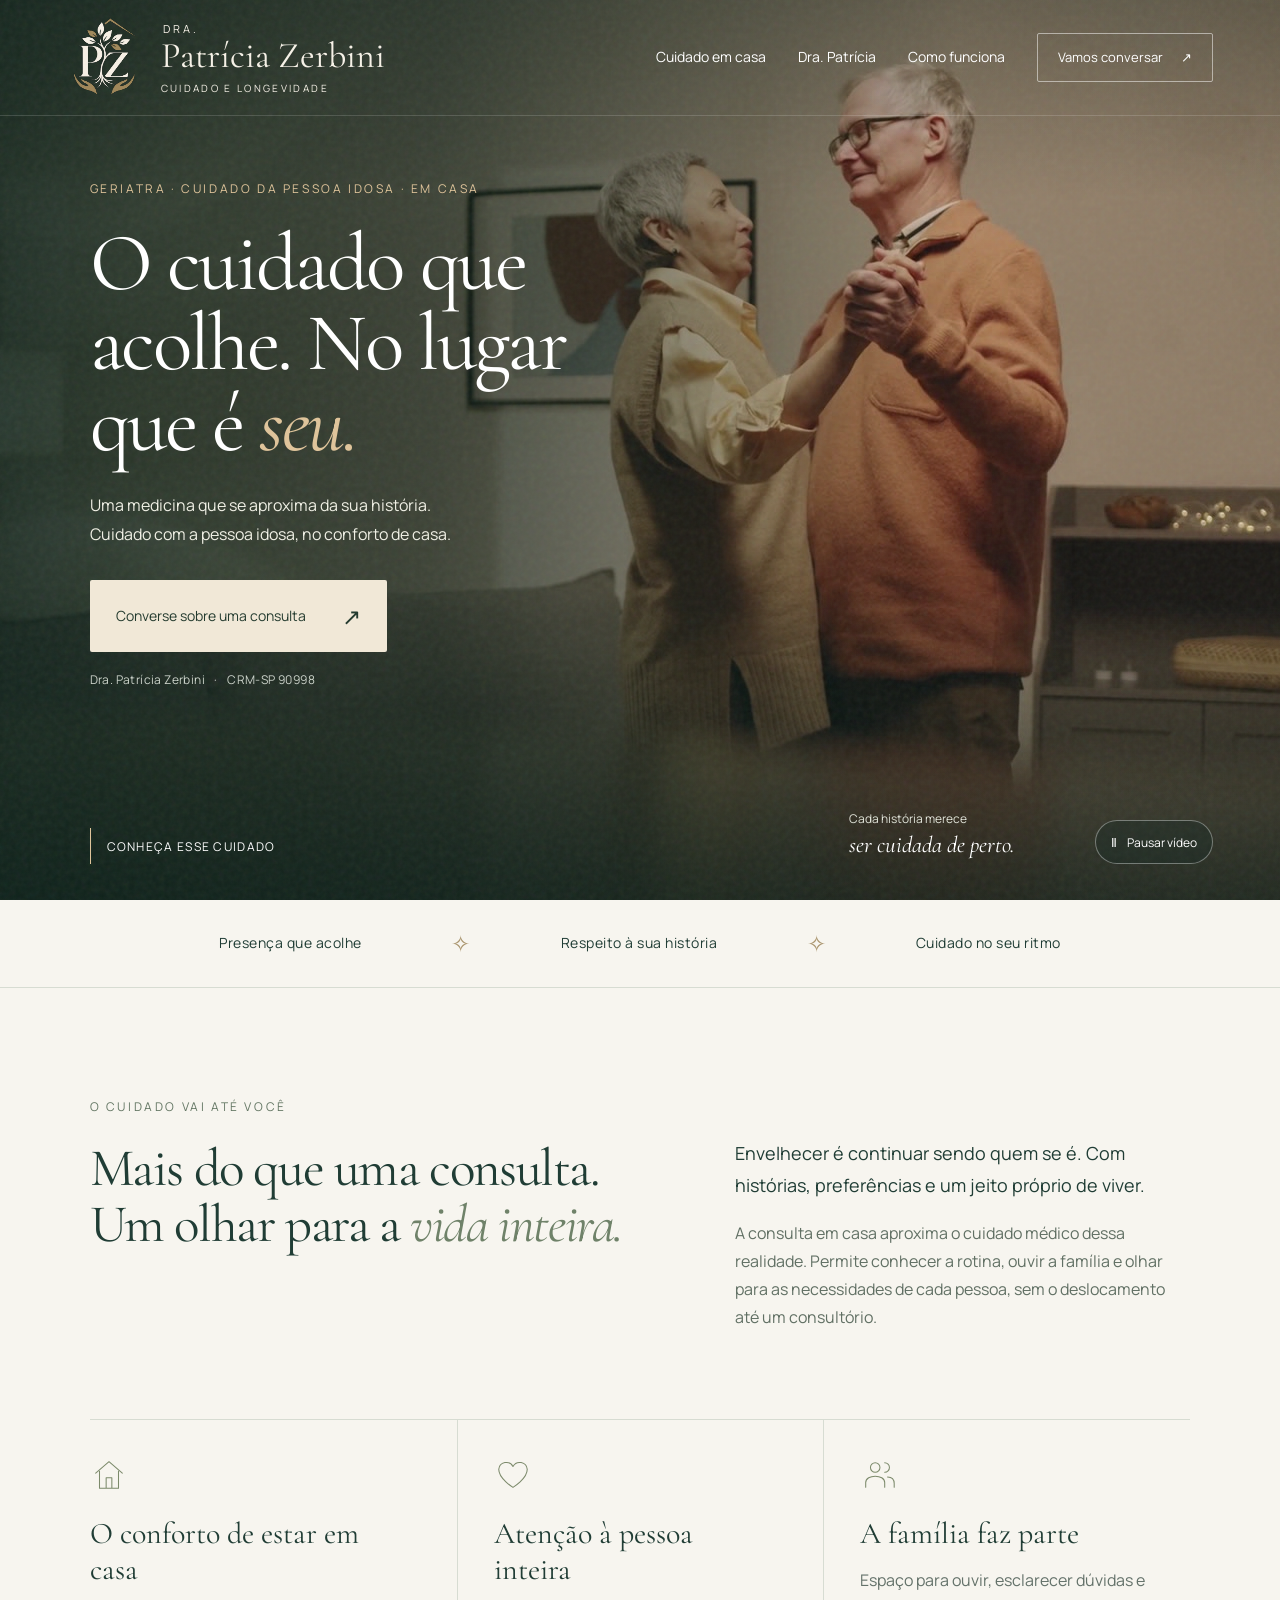
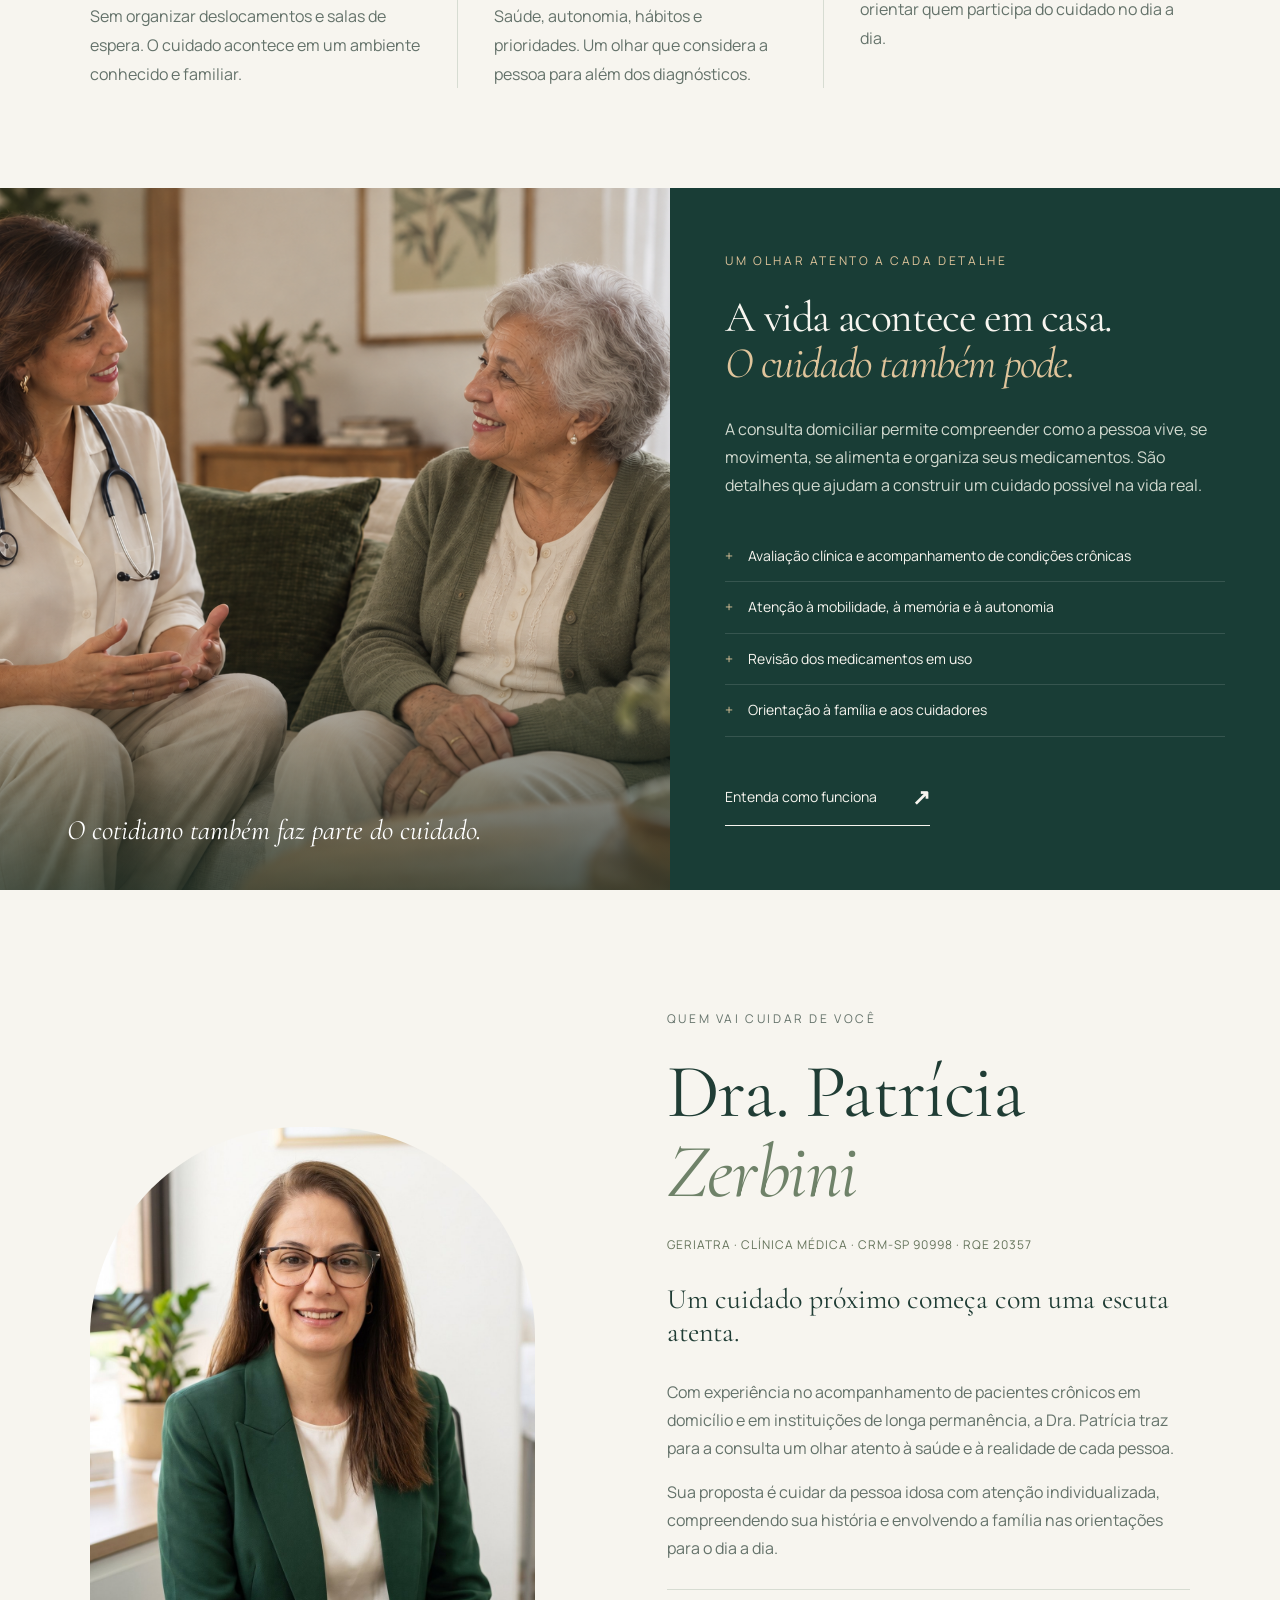
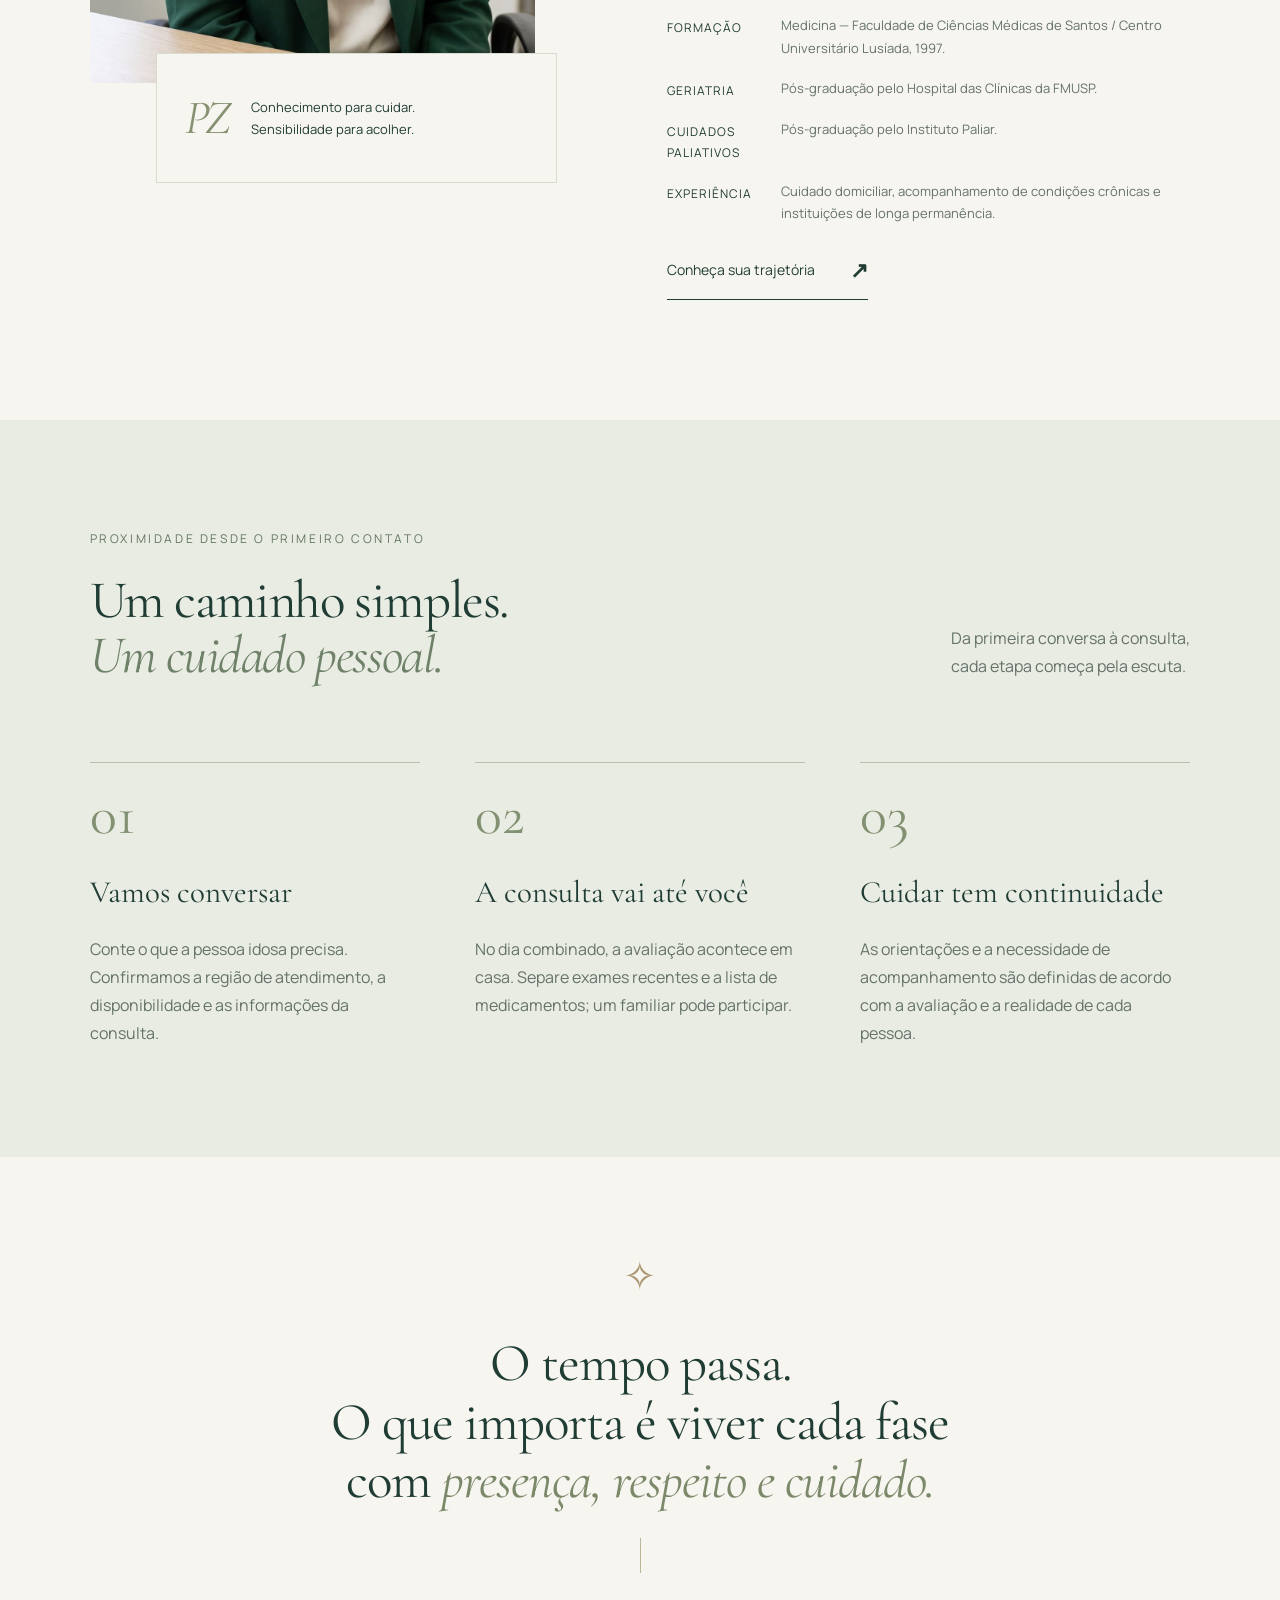
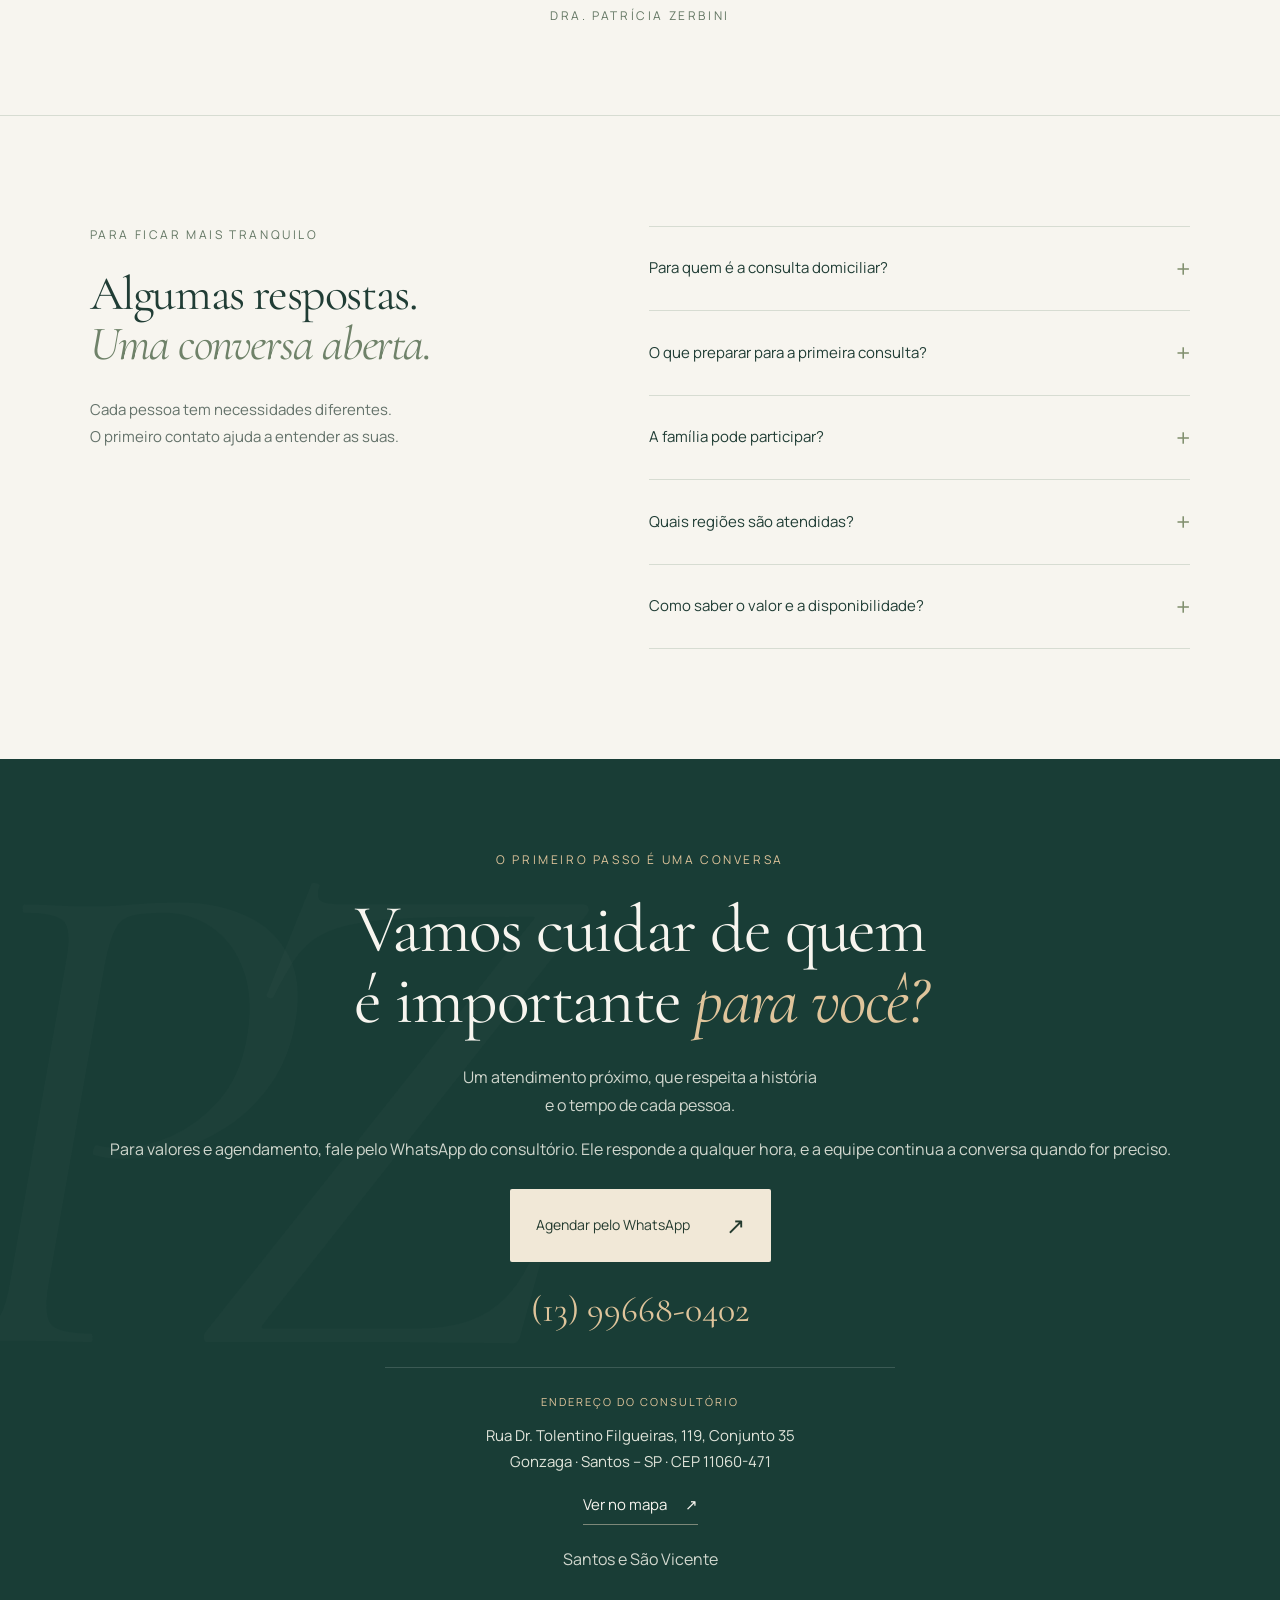
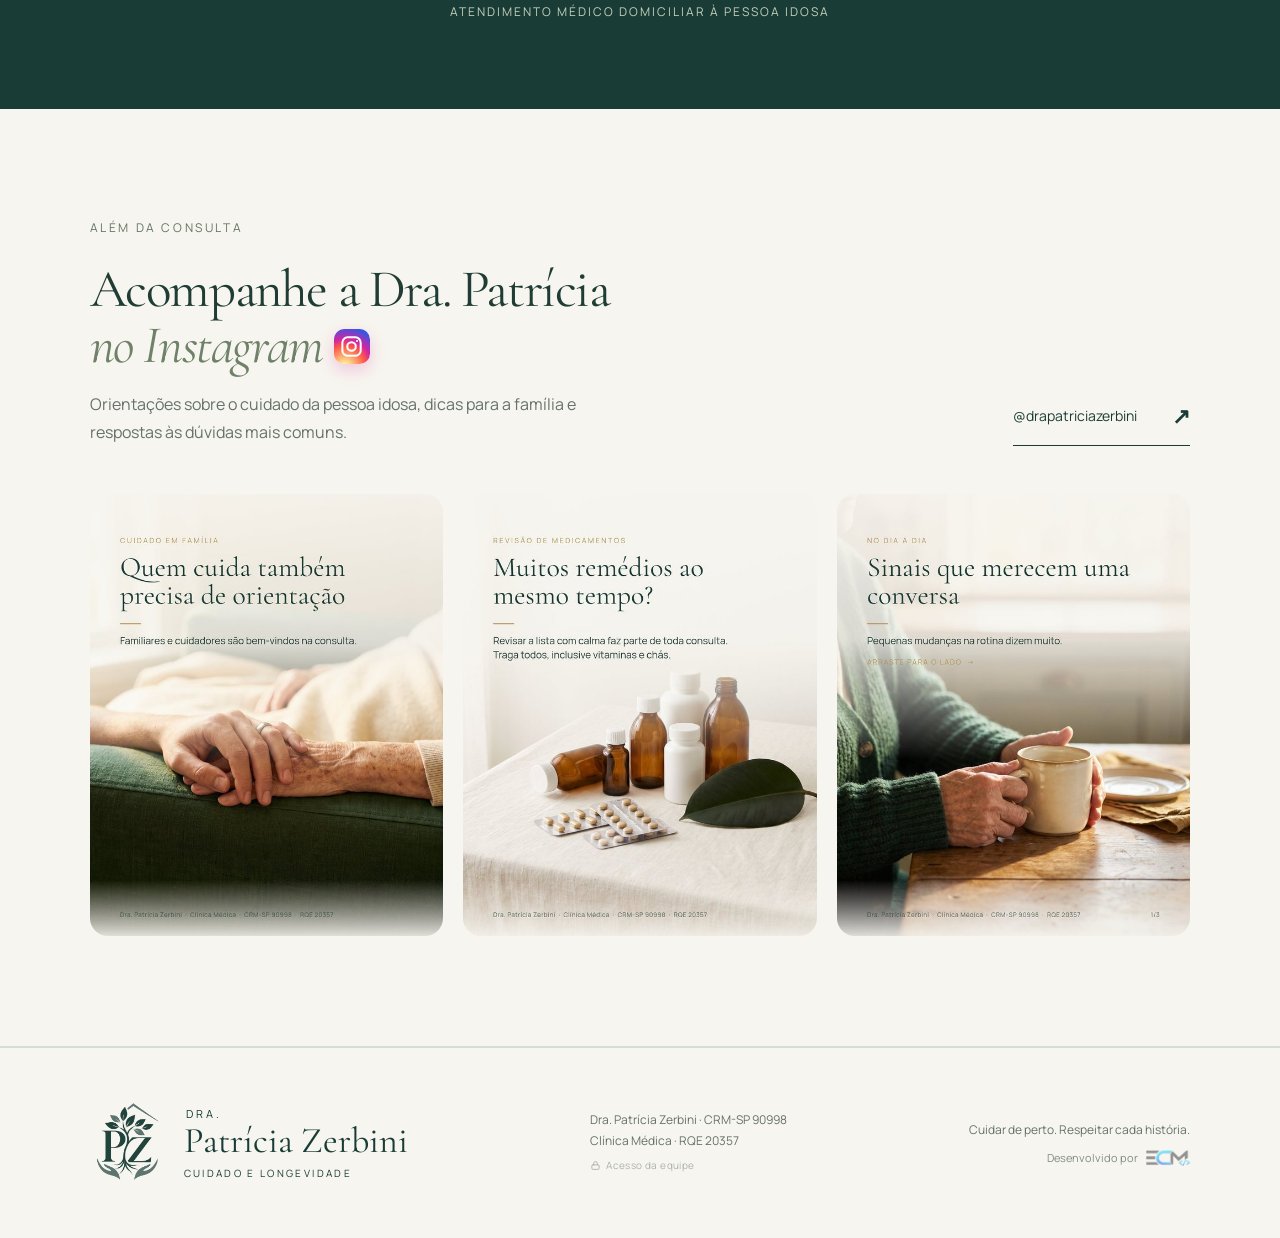
==== commit 8fe6a3db: "Atualizacao do site 02/10/2026" ====
--- a/index.html
+++ b/index.html
@@ -11,7 +11,7 @@
 <title>Dra. Patrícia Zerbini | Cuidado da pessoa idosa em casa</title>
 <meta name="description" content="Cuidado médico da pessoa idosa no conforto de casa. Conheça a proposta de atendimento domiciliar da Dra. Patrícia Zerbini, CRM-SP 90998.">
 <link rel="icon" type="image/svg+xml" href="data:image/svg+xml,%3Csvg xmlns='http://www.w3.org/2000/svg' viewBox='0 0 64 64'%3E%3Crect width='64' height='64' rx='32' fill='%23193d36'/%3E%3Ctext x='32' y='43' text-anchor='middle' fill='%23e3ca9e' font-family='Georgia' font-size='34'%3EPZ%3C/text%3E%3C/svg%3E">
-<link rel="stylesheet" href="styles.css?v=20261002">
+<link rel="stylesheet" href="styles.css?v=20261002c">
 <script type="application/ld+json">{"@context": "https://schema.org", "@type": "Physician", "name": "Dra. Patrícia Zerbini", "description": "Médica em Santos e São Vicente. Clínica Médica, RQE 20357, CRM-SP 90998. Consulta no consultório e atendimento domiciliar, com atenção à pessoa idosa.", "url": "https://drapatriciazerbini.com.br/", "image": "https://drapatriciazerbini.com.br/assets/dra-patricia-retrato-2026.jpg", "telephone": "+55-13-99668-0402", "medicalSpecialty": "https://schema.org/PrimaryCare", "address": {"@type": "PostalAddress", "streetAddress": "Rua Dr. Tolentino Filgueiras, 119, Conjunto 35", "addressLocality": "Santos", "addressRegion": "SP", "postalCode": "11060-471", "addressCountry": "BR"}, "areaServed": [{"@type": "City", "name": "Santos"}, {"@type": "City", "name": "São Vicente"}], "sameAs": ["https://www.instagram.com/drapatriciazerbini/"]}</script>
 </head>
 <body>
@@ -47,7 +47,7 @@
 <section class="manifesto section"><span class="manifesto-star" aria-hidden="true">✧</span><p>O tempo passa.<br>O que importa é viver cada fase<br>com <em>presença, respeito e cuidado.</em></p><span class="manifesto-line"></span><span class="eyebrow">DRA. PATRÍCIA ZERBINI</span></section>
 <section class="faq section" id="duvidas"><div><p class="eyebrow">PARA FICAR MAIS TRANQUILO</p><h2>Algumas respostas.<br><em>Uma conversa aberta.</em></h2><p>Cada pessoa tem necessidades diferentes.<br>O primeiro contato ajuda a entender as suas.</p></div><div class="faq-list"><details><summary>Para quem é a consulta domiciliar?<span aria-hidden="true">+</span></summary><p>Para pessoas idosas que desejam receber cuidado médico em casa, inclusive quando o deslocamento é difícil ou a família busca uma avaliação mais próxima da rotina. A adequação do atendimento é conversada antes do agendamento.</p></details><details><summary>O que preparar para a primeira consulta?<span aria-hidden="true">+</span></summary><p>Separe exames recentes, receitas e a lista dos medicamentos em uso. Anote as principais dúvidas e mudanças percebidas na rotina. Se possível e com a concordância da pessoa atendida, um familiar ou cuidador pode acompanhar.</p></details><details><summary>A família pode participar?<span aria-hidden="true">+</span></summary><p>Sim. A participação de familiares e cuidadores pode ajudar a compreender a rotina e as necessidades, sempre respeitando a vontade, a privacidade e a autonomia da pessoa atendida.</p></details><details><summary>Quais regiões são atendidas?<span aria-hidden="true">+</span></summary><p id="region-answer">Atendimento em Santos e São Vicente. Em outras cidades a visita também é possível, com acréscimo no valor. Consulte a disponibilidade para o seu endereço antes de agendar.</p></details><details><summary>Como saber o valor e a disponibilidade?<span aria-hidden="true">+</span></summary><p>Pelo WhatsApp do consultório, (13) 99668-0402, você vê os valores e pede o agendamento a qualquer hora. Se precisar, é só pedir para falar com a equipe na mesma conversa. Formas de pagamento e horários são confirmados antes da consulta.</p></details></div></section>
 <section class="contact" id="contato"><div class="contact-watermark" aria-hidden="true">PZ</div><div class="contact-content"><p class="eyebrow light">O PRIMEIRO PASSO É UMA CONVERSA</p><h2>Vamos cuidar de quem<br>é importante <em>para você?</em></h2><p>Um atendimento próximo, que respeita a história<br> e o tempo de cada pessoa.</p><p class="contact-guidance">Para valores e agendamento, fale pelo WhatsApp do consultório. Ele responde a qualquer hora, e a equipe continua a conversa quando for preciso.</p><div class="contact-actions"><a class="button button-cream" id="schedule-link" href="https://wa.me/5513996680402?text=Ol%C3%A1%21%20Gostaria%20de%20informa%C3%A7%C3%B5es%20sobre%20uma%20consulta%20com%20a%20Dra.%20Patr%C3%ADcia%20Zerbini." target="_blank" rel="noopener noreferrer">Agendar pelo WhatsApp <span aria-hidden="true">↗</span></a></div><a class="contact-phone" id="contact-phone" href="https://wa.me/5513996680402" target="_blank" rel="noopener noreferrer">(13) 99668-0402</a><address class="office-address"><span class="office-label">ENDEREÇO DO CONSULTÓRIO</span><span>Rua Dr. Tolentino Filgueiras, 119, Conjunto 35<br>Gonzaga · Santos – SP · CEP 11060-471</span><a class="office-map" href="https://www.google.com/maps/search/?api=1&amp;query=Rua%20Dr.%20Tolentino%20Filgueiras%2C%20119%2C%20Gonzaga%2C%20Santos%20SP%2C%2011060-471" target="_blank" rel="noopener noreferrer">Ver no mapa <span aria-hidden="true">↗</span></a></address><p class="contact-region" id="contact-region" hidden></p><span class="contact-caption">ATENDIMENTO MÉDICO DOMICILIAR À PESSOA IDOSA</span></div></section>
-<section class="redes section" id="instagram" aria-labelledby="redes-title"><div class="redes-head"><div><p class="eyebrow">ALÉM DA CONSULTA</p><h2 id="redes-title">Acompanhe a Dra. Patrícia <em>no Instagram</em></h2><p class="redes-sub">Orientações sobre o cuidado da pessoa idosa, dicas para a família e respostas às dúvidas mais comuns.</p></div><a class="text-link redes-handle" href="https://www.instagram.com/drapatriciazerbini/" target="_blank" rel="noopener noreferrer">@drapatriciazerbini <span aria-hidden="true">↗</span></a></div><div class="redes-posts"><a href="https://www.instagram.com/drapatriciazerbini/" target="_blank" rel="noopener noreferrer"><img src="assets/insta-1.jpg" alt="Publicação do Instagram da Dra. Patrícia Zerbini: quem cuida também precisa de orientação" width="640" height="800" loading="lazy"></a><a href="https://www.instagram.com/drapatriciazerbini/" target="_blank" rel="noopener noreferrer"><img src="assets/insta-2.jpg" alt="Publicação do Instagram da Dra. Patrícia Zerbini: muitos remédios ao mesmo tempo" width="640" height="800" loading="lazy"></a><a href="https://www.instagram.com/drapatriciazerbini/" target="_blank" rel="noopener noreferrer"><img src="assets/insta-3.jpg" alt="Publicação do Instagram da Dra. Patrícia Zerbini: sinais que merecem uma conversa" width="640" height="800" loading="lazy"></a></div></section>
+<section class="redes section" id="instagram" aria-labelledby="redes-title"><div class="redes-head"><div><p class="eyebrow">ALÉM DA CONSULTA</p><h2 id="redes-title">Acompanhe a Dra. Patrícia<br> <span class="redes-nowrap"><em>no Instagram</em><svg class="redes-ig" viewBox="0 0 24 24" fill="none" stroke="#fff" stroke-width="2" stroke-linecap="round" stroke-linejoin="round" aria-hidden="true"><rect x="3" y="3" width="18" height="18" rx="5.2"/><circle cx="12" cy="12" r="4.2"/><circle cx="17.4" cy="6.6" r="1" fill="#fff" stroke="none"/></svg></span></h2><p class="redes-sub">Orientações sobre o cuidado da pessoa idosa, dicas para a família e respostas às dúvidas mais comuns.</p></div><a class="text-link redes-handle" href="https://www.instagram.com/drapatriciazerbini/" target="_blank" rel="noopener noreferrer">@drapatriciazerbini <span aria-hidden="true">↗</span></a></div><div class="redes-posts"><a href="https://www.instagram.com/drapatriciazerbini/" target="_blank" rel="noopener noreferrer"><img src="assets/insta-1.jpg" alt="Publicação do Instagram da Dra. Patrícia Zerbini: quem cuida também precisa de orientação" width="640" height="800" loading="lazy"></a><a href="https://www.instagram.com/drapatriciazerbini/" target="_blank" rel="noopener noreferrer"><img src="assets/insta-2.jpg" alt="Publicação do Instagram da Dra. Patrícia Zerbini: muitos remédios ao mesmo tempo" width="640" height="800" loading="lazy"></a><a href="https://www.instagram.com/drapatriciazerbini/" target="_blank" rel="noopener noreferrer"><img src="assets/insta-3.jpg" alt="Publicação do Instagram da Dra. Patrícia Zerbini: sinais que merecem uma conversa" width="640" height="800" loading="lazy"></a></div></section>
 </main>
 <footer class="footer"><a class="brand brand-approved" href="#inicio" aria-label="Dra. Patrícia Zerbini — voltar ao início"><span class="brand-emblem" aria-hidden="true"></span><span class="brand-wordmark"><span class="brand-doctor">DRA.</span><span class="brand-fullname">Patrícia Zerbini</span><span class="brand-tagline">CUIDADO E LONGEVIDADE</span></span></a><div class="footer-id"><p>Dra. Patrícia Zerbini · CRM-SP 90998<br>Clínica Médica · RQE 20357</p><a class="equipe" href="https://drapatriciazerbini.com.br/sistema-consultorio/" rel="nofollow" aria-label="Acesso da equipe ao sistema do consultório"><svg width="11" height="11" viewBox="0 0 24 24" fill="none" stroke="currentColor" stroke-width="2" stroke-linecap="round" stroke-linejoin="round" aria-hidden="true"><rect x="4" y="10.5" width="16" height="10" rx="2.5"/><path d="M8 10.5V7.5a4 4 0 0 1 8 0v3"/></svg>Acesso da equipe</a></div><p class="footer-closing">Cuidar de perto. Respeitar cada história.<span class="autoria"><span>Desenvolvido por</span><a href="mailto:eduaoe@gmail.com?subject=Site%20da%20Dra.%20Patr%C3%ADcia%20Zerbini" aria-label="Eduardo Chaves Marques, desenvolvedor do site"><img src="assets/logo-ecm.png" alt="ECM - Eduardo Chaves Marques, desenvolvedor" width="44" height="16"></a></span></p></footer>
 <script src="site-config.js?v=20260924"></script><script src="script.js?v=20260924"></script>
--- a/styles.css
+++ b/styles.css
@@ -82,3 +82,5 @@
 
 /* Instagram antes do rodape (02/10/2026), no modelo do site do Dr. Marcello */
 .redes{border-bottom:1px solid var(--line)}.redes-head{display:flex;align-items:flex-end;justify-content:space-between;gap:40px;flex-wrap:wrap}.redes h2{margin-bottom:18px;max-width:16ch}.redes-sub{margin:0;max-width:52ch;color:var(--muted);font-size:16px;line-height:1.7}.redes-handle{color:var(--green);white-space:nowrap}.redes-posts{display:grid;grid-template-columns:repeat(3,1fr);gap:clamp(10px,1.6vw,20px);margin-top:48px}.redes-posts a{display:block;aspect-ratio:4/5;border-radius:18px;overflow:hidden;background:var(--green)}.redes-posts img{width:100%;height:100%;object-fit:cover;display:block;transition:transform .5s}.redes-posts a:hover img{transform:scale(1.04)}.redes-posts a:focus-visible{outline:2px solid var(--green);outline-offset:3px}@media(max-width:760px){.redes-head{gap:22px}.redes-posts{gap:8px;margin-top:32px}.redes-posts a{border-radius:12px}.redes-sub{font-size:15px}}@media(prefers-reduced-motion:reduce){.redes-posts img{transition:none}.redes-posts a:hover img{transform:none}}
+.redes-nowrap{white-space:nowrap}.redes-ig{width:.66em;height:.66em;margin-left:.22em;vertical-align:-.04em;padding:.1em;box-sizing:border-box;border-radius:.2em;background:radial-gradient(circle at 30% 107%,#fdf497 0%,#fdf497 5%,#fd5949 45%,#d6249f 60%,#285aeb 90%);box-shadow:0 6px 16px rgba(214,36,159,.22)}
+.redes h2{max-width:none}
